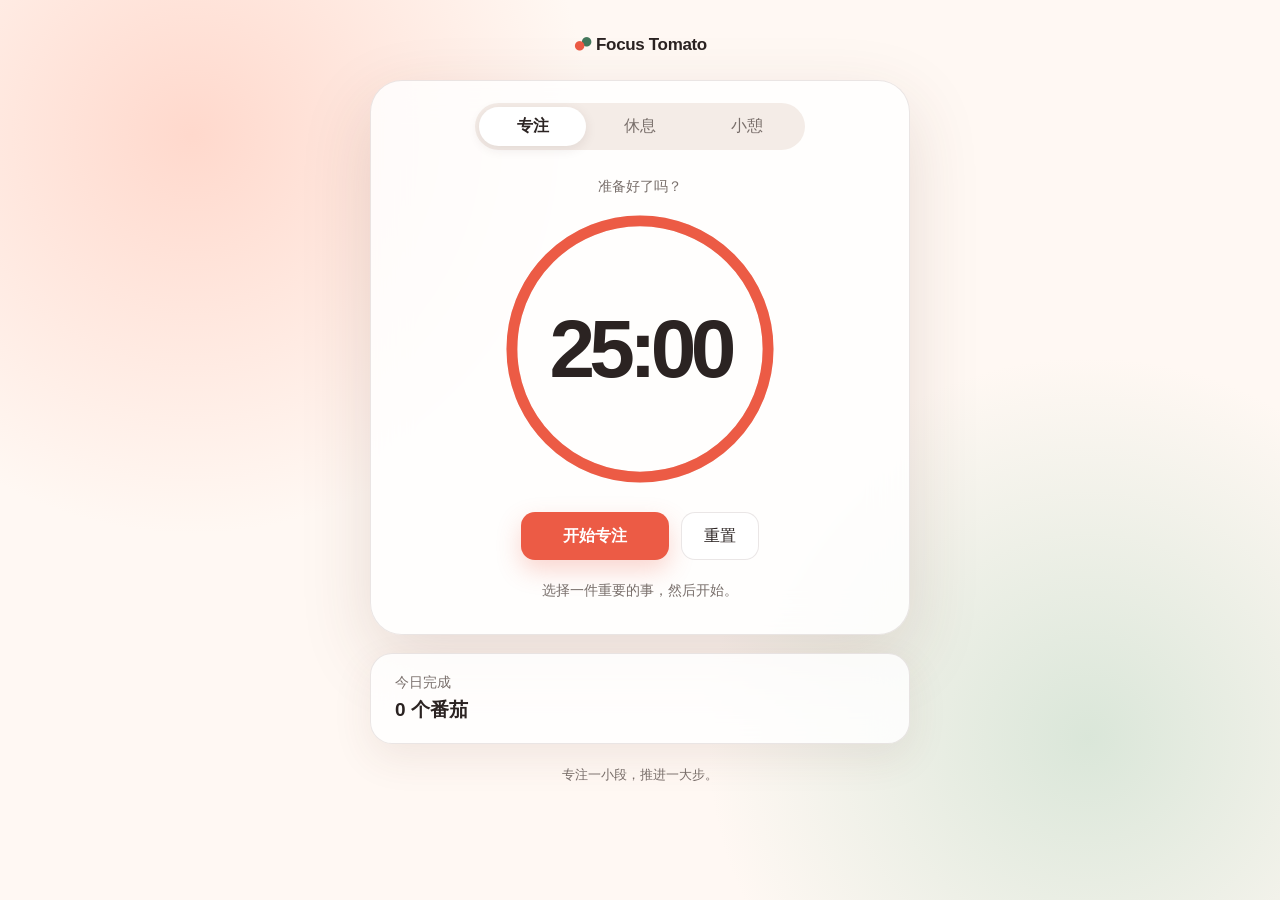
==== index.html @ f1a4d083 "feat: add focus timer with nap mode" ====
<!doctype html>
<html lang="zh-CN">
  <head>
    <meta charset="UTF-8" />
    <meta name="viewport" content="width=device-width, initial-scale=1.0" />
    <meta name="description" content="Focus Tomato，一个打开即用的番茄专注倒计时工具。" />
    <title>Focus Tomato</title>
    <link rel="stylesheet" href="styles.css" />
  </head>
  <body>
    <main class="app-shell">
      <header class="brand">
        <span class="brand-mark" aria-hidden="true">●</span>
        <span>Focus Tomato</span>
      </header>

      <section class="timer-card" aria-labelledby="timer-heading">
        <div class="mode-switch" aria-label="计时模式">
          <button class="mode-button active" data-mode="focus" type="button">专注</button>
          <button class="mode-button" data-mode="break" type="button">休息</button>
          <button class="mode-button" data-mode="nap" type="button">小憩</button>
        </div>

        <p class="eyebrow" id="timer-heading">准备好了吗？</p>

        <div class="timer-visual">
          <svg class="progress-ring" viewBox="0 0 240 240" aria-hidden="true">
            <circle class="progress-track" cx="120" cy="120" r="106" />
            <circle class="progress-value" cx="120" cy="120" r="106" />
          </svg>
          <div class="time" id="time" role="timer" aria-live="off">25:00</div>
        </div>

        <div class="actions">
          <button class="primary-button" id="toggle-button" type="button">开始专注</button>
          <button class="secondary-button" id="reset-button" type="button">重置</button>
        </div>

        <p class="hint" id="status" aria-live="polite">选择一件重要的事，然后开始。</p>
      </section>

      <section class="today-card" aria-label="今日专注统计">
        <div>
          <p class="today-label">今日完成</p>
          <p class="today-value"><span id="rounds">0</span> 个番茄</p>
        </div>
        <div class="tomato-dots" id="tomato-dots" aria-hidden="true"></div>
      </section>

      <footer>专注一小段，推进一大步。</footer>
    </main>

    <script src="app.js"></script>
  </body>
</html>
---- styles.css ----
:root {
  color-scheme: light;
  --ink: #2b2322;
  --muted: #786e6a;
  --surface: rgba(255, 255, 255, 0.82);
  --line: rgba(84, 55, 48, 0.12);
  --tomato: #ec5b45;
  --tomato-dark: #cc402f;
  --tomato-soft: #ffe1da;
  --leaf: #44785c;
  --shadow: 0 24px 70px rgba(97, 52, 42, 0.15);
  font-family: Inter, ui-sans-serif, -apple-system, BlinkMacSystemFont, "Segoe UI", sans-serif;
}

* {
  box-sizing: border-box;
}

body {
  min-height: 100vh;
  margin: 0;
  color: var(--ink);
  background:
    radial-gradient(circle at 15% 15%, rgba(255, 191, 173, 0.55), transparent 30%),
    radial-gradient(circle at 85% 82%, rgba(167, 206, 181, 0.42), transparent 29%),
    #fff8f3;
}

button {
  font: inherit;
}

.app-shell {
  width: min(100% - 32px, 540px);
  margin: 0 auto;
  padding: 34px 0 24px;
}

.brand {
  display: flex;
  align-items: center;
  justify-content: center;
  gap: 10px;
  margin-bottom: 24px;
  font-size: 17px;
  font-weight: 750;
  letter-spacing: -0.02em;
}

.brand-mark {
  color: var(--tomato);
  font-size: 22px;
  line-height: 1;
  text-shadow: 7px -4px 0 var(--leaf);
}

.timer-card,
.today-card {
  border: 1px solid var(--line);
  background: var(--surface);
  box-shadow: var(--shadow);
  backdrop-filter: blur(18px);
}

.timer-card {
  padding: 22px 34px 32px;
  border-radius: 32px;
  text-align: center;
}

.mode-switch {
  display: grid;
  grid-template-columns: repeat(3, 1fr);
  width: min(100%, 330px);
  margin: 0 auto 28px;
  padding: 4px;
  border-radius: 999px;
  background: #f4ece7;
}

.mode-button {
  border: 0;
  border-radius: 999px;
  padding: 9px 16px;
  color: var(--muted);
  background: transparent;
  cursor: pointer;
}

.mode-button.active {
  color: var(--ink);
  background: white;
  box-shadow: 0 3px 12px rgba(73, 42, 35, 0.1);
  font-weight: 700;
}

.eyebrow,
.today-label {
  margin: 0;
  color: var(--muted);
  font-size: 14px;
}

.timer-visual {
  position: relative;
  display: grid;
  place-items: center;
  width: min(78vw, 290px);
  margin: 8px auto 18px;
  aspect-ratio: 1;
}

.progress-ring {
  width: 100%;
  height: 100%;
  transform: rotate(-90deg);
}

.progress-track,
.progress-value {
  fill: none;
  stroke-width: 9;
}

.progress-track {
  stroke: #f3e5df;
}

.progress-value {
  stroke: var(--tomato);
  stroke-linecap: round;
  transition: stroke-dashoffset 0.35s linear, stroke 0.25s ease;
}

body.break-mode .progress-value {
  stroke: var(--leaf);
}

.time {
  position: absolute;
  font-size: clamp(58px, 15vw, 82px);
  font-weight: 760;
  letter-spacing: -0.07em;
  font-variant-numeric: tabular-nums;
}

.actions {
  display: flex;
  justify-content: center;
  gap: 12px;
}

.primary-button,
.secondary-button {
  min-height: 48px;
  border-radius: 14px;
  padding: 0 22px;
  cursor: pointer;
  transition: transform 0.15s ease, box-shadow 0.15s ease;
}

.primary-button:hover,
.secondary-button:hover {
  transform: translateY(-1px);
}

.primary-button {
  min-width: 148px;
  border: 0;
  color: white;
  background: var(--tomato);
  box-shadow: 0 10px 24px rgba(236, 91, 69, 0.25);
  font-weight: 750;
}

body.break-mode .primary-button {
  background: var(--leaf);
  box-shadow: 0 10px 24px rgba(68, 120, 92, 0.22);
}

.secondary-button {
  border: 1px solid var(--line);
  color: var(--ink);
  background: white;
}

.hint {
  min-height: 20px;
  margin: 22px 0 0;
  color: var(--muted);
  font-size: 14px;
}

.today-card {
  display: flex;
  align-items: center;
  justify-content: space-between;
  gap: 18px;
  margin-top: 18px;
  padding: 20px 24px;
  border-radius: 22px;
  box-shadow: 0 14px 40px rgba(97, 52, 42, 0.09);
}

.today-value {
  margin: 5px 0 0;
  font-size: 19px;
  font-weight: 750;
}

.tomato-dots {
  display: flex;
  flex-wrap: wrap;
  justify-content: flex-end;
  gap: 6px;
  max-width: 170px;
}

.tomato-dot {
  width: 13px;
  height: 13px;
  border-radius: 50%;
  background: var(--tomato);
  box-shadow: 3px -2px 0 -1px var(--leaf);
}

footer {
  padding: 22px 0 0;
  color: var(--muted);
  font-size: 13px;
  text-align: center;
}

@media (max-width: 480px) {
  .app-shell {
    padding-top: 22px;
  }

  .timer-card {
    padding: 18px 18px 26px;
    border-radius: 26px;
  }

  .mode-switch {
    margin-bottom: 20px;
  }

  .actions {
    align-items: stretch;
  }

  .primary-button,
  .secondary-button {
    padding: 0 17px;
  }
}

@media (prefers-reduced-motion: reduce) {
  *,
  *::before,
  *::after {
    scroll-behavior: auto !important;
    transition: none !important;
  }
}
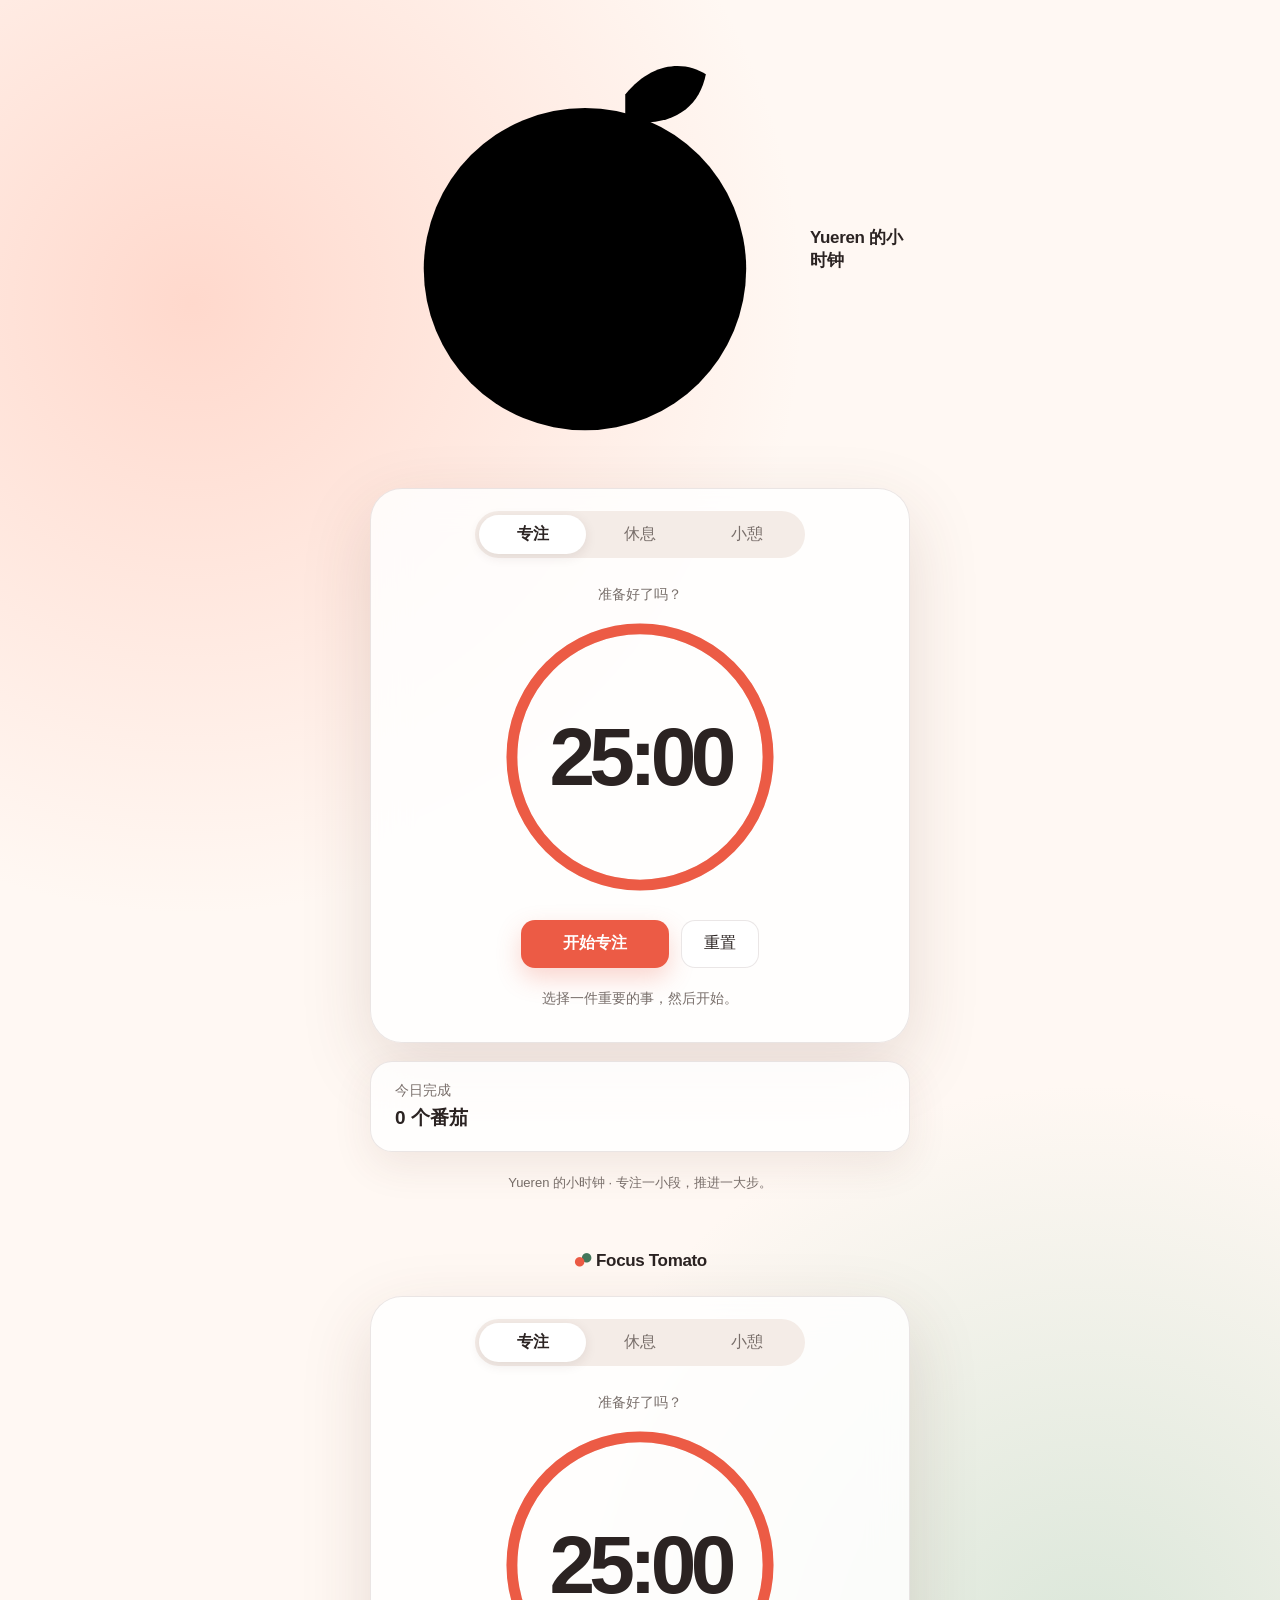
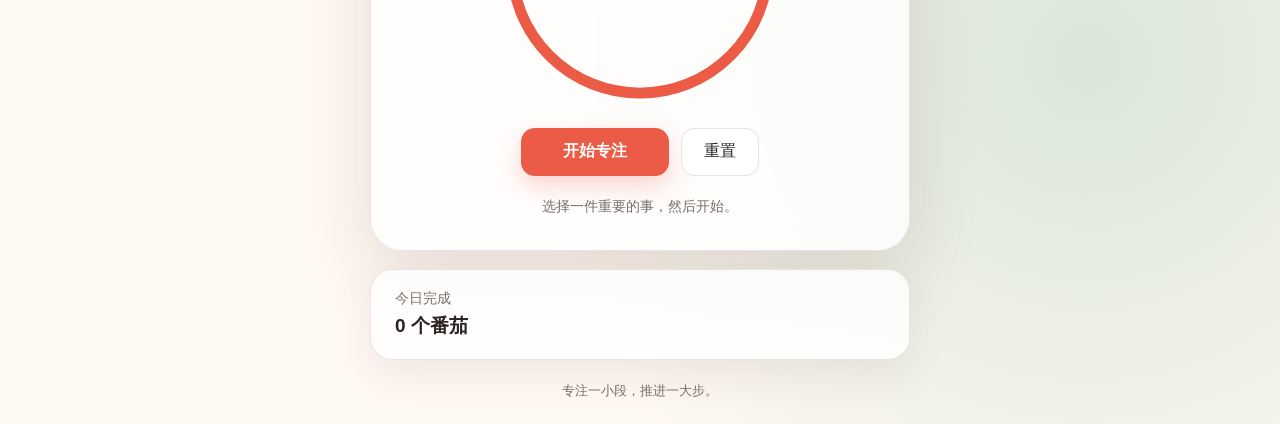
==== commit d961ad74: "feat: add Yueren clock logo Added meta description and updated title for Yueren's clock." ====
--- a/index.html
+++ b/index.html
@@ -1,3 +1,76 @@
+<!doctype html>
+<html lang="zh-CN">
+  <head>
+    <meta charset="UTF-8" />
+    <meta name="viewport" content="width=device-width, initial-scale=1.0" />
+    <meta name="description" content="Yueren 的小时钟，一个打开即用的番茄专注倒计时工具。" />
+    <title>Yueren 的小时钟</title>
+    <link rel="stylesheet" href="styles.css" />
+  </head>
+  <body>
+    <main class="app-shell">
+      <header class="brand" aria-label="Yueren 的小时钟">
+        <svg class="brand-logo" viewBox="0 0 64 64" aria-hidden="true">
+          <defs>
+            <linearGradient id="clock-face" x1="12" y1="10" x2="52" y2="56" gradientUnits="userSpaceOnUse">
+              <stop stop-color="#ff8b6f" />
+              <stop offset="1" stop-color="#e34f3b" />
+            </linearGradient>
+          </defs>
+          <path class="clock-leaf" d="M38 9c4-5 9-5 12-3-1 5-5 8-12 7" />
+          <path class="clock-crown" d="M27 8h10" />
+          <circle class="clock-case" cx="32" cy="35" r="24" />
+          <circle class="clock-dial" cx="32" cy="35" r="18" />
+          <path class="clock-ticks" d="M32 20v3M47 35h-3M32 50v-3M17 35h3" />
+          <path class="clock-y" d="M24 27l8 8 8-8M32 35v10" />
+          <circle class="clock-pin" cx="32" cy="35" r="2.4" />
+        </svg>
+        <span class="brand-copy">
+          <strong class="brand-name">Yueren</strong>
+          <span class="brand-subtitle">的小时钟</span>
+        </span>
+      </header>
+
+      <section class="timer-card" aria-labelledby="timer-heading">
+        <div class="mode-switch" aria-label="计时模式">
+          <button class="mode-button active" data-mode="focus" type="button">专注</button>
+          <button class="mode-button" data-mode="break" type="button">休息</button>
+          <button class="mode-button" data-mode="nap" type="button">小憩</button>
+        </div>
+
+        <p class="eyebrow" id="timer-heading">准备好了吗？</p>
+
+        <div class="timer-visual">
+          <svg class="progress-ring" viewBox="0 0 240 240" aria-hidden="true">
+            <circle class="progress-track" cx="120" cy="120" r="106" />
+            <circle class="progress-value" cx="120" cy="120" r="106" />
+          </svg>
+          <div class="time" id="time" role="timer" aria-live="off">25:00</div>
+        </div>
+
+        <div class="actions">
+          <button class="primary-button" id="toggle-button" type="button">开始专注</button>
+          <button class="secondary-button" id="reset-button" type="button">重置</button>
+          <button class="alarm-button" id="stop-alarm-button" type="button" hidden>停止响铃</button>
+        </div>
+
+        <p class="hint" id="status" aria-live="polite">选择一件重要的事，然后开始。</p>
+      </section>
+
+      <section class="today-card" aria-label="今日专注统计">
+        <div>
+          <p class="today-label">今日完成</p>
+          <p class="today-value"><span id="rounds">0</span> 个番茄</p>
+        </div>
+        <div class="tomato-dots" id="tomato-dots" aria-hidden="true"></div>
+      </section>
+
+      <footer>Yueren 的小时钟 · 专注一小段，推进一大步。</footer>
+    </main>
+
+    <script src="app.js"></script>
+  </body>
+</html>
 <!doctype html>
 <html lang="zh-CN">
   <head>
@@ -34,6 +107,7 @@
         <div class="actions">
           <button class="primary-button" id="toggle-button" type="button">开始专注</button>
           <button class="secondary-button" id="reset-button" type="button">重置</button>
+          <button class="alarm-button" id="stop-alarm-button" type="button" hidden>停止响铃</button>
         </div>
 
         <p class="hint" id="status" aria-live="polite">选择一件重要的事，然后开始。</p>
--- a/styles.css
+++ b/styles.css
@@ -151,7 +151,8 @@
 }
 
 .primary-button,
-.secondary-button {
+.secondary-button,
+.alarm-button {
   min-height: 48px;
   border-radius: 14px;
   padding: 0 22px;
@@ -160,7 +161,8 @@
 }
 
 .primary-button:hover,
-.secondary-button:hover {
+.secondary-button:hover,
+.alarm-button:hover {
   transform: translateY(-1px);
 }
 
@@ -184,6 +186,27 @@
   background: white;
 }
 
+.alarm-button {
+  min-width: 180px;
+  border: 0;
+  color: white;
+  background: #b63b31;
+  box-shadow: 0 10px 26px rgba(182, 59, 49, 0.3);
+  font-weight: 800;
+  animation: alarm-pulse 1.2s ease-in-out infinite;
+}
+
+.alarm-button[hidden] {
+  display: none;
+}
+
+@keyframes alarm-pulse {
+  50% {
+    transform: scale(1.04);
+    box-shadow: 0 12px 30px rgba(182, 59, 49, 0.42);
+  }
+}
+
 .hint {
   min-height: 20px;
   margin: 22px 0 0;
@@ -250,7 +273,8 @@
   }
 
   .primary-button,
-  .secondary-button {
+  .secondary-button,
+  .alarm-button {
     padding: 0 17px;
   }
 }
@@ -262,4 +286,8 @@
     scroll-behavior: auto !important;
     transition: none !important;
   }
-}
+
+  .alarm-button {
+    animation: none;
+  }
+}
--- a/styles.css
+++ b/styles.css
@@ -151,7 +151,8 @@
 }
 
 .primary-button,
-.secondary-button {
+.secondary-button,
+.alarm-button {
   min-height: 48px;
   border-radius: 14px;
   padding: 0 22px;
@@ -160,7 +161,8 @@
 }
 
 .primary-button:hover,
-.secondary-button:hover {
+.secondary-button:hover,
+.alarm-button:hover {
   transform: translateY(-1px);
 }
 
@@ -184,6 +186,27 @@
   background: white;
 }
 
+.alarm-button {
+  min-width: 180px;
+  border: 0;
+  color: white;
+  background: #b63b31;
+  box-shadow: 0 10px 26px rgba(182, 59, 49, 0.3);
+  font-weight: 800;
+  animation: alarm-pulse 1.2s ease-in-out infinite;
+}
+
+.alarm-button[hidden] {
+  display: none;
+}
+
+@keyframes alarm-pulse {
+  50% {
+    transform: scale(1.04);
+    box-shadow: 0 12px 30px rgba(182, 59, 49, 0.42);
+  }
+}
+
 .hint {
   min-height: 20px;
   margin: 22px 0 0;
@@ -250,7 +273,8 @@
   }
 
   .primary-button,
-  .secondary-button {
+  .secondary-button,
+  .alarm-button {
     padding: 0 17px;
   }
 }
@@ -262,4 +286,8 @@
     scroll-behavior: auto !important;
     transition: none !important;
   }
-}
+
+  .alarm-button {
+    animation: none;
+  }
+}
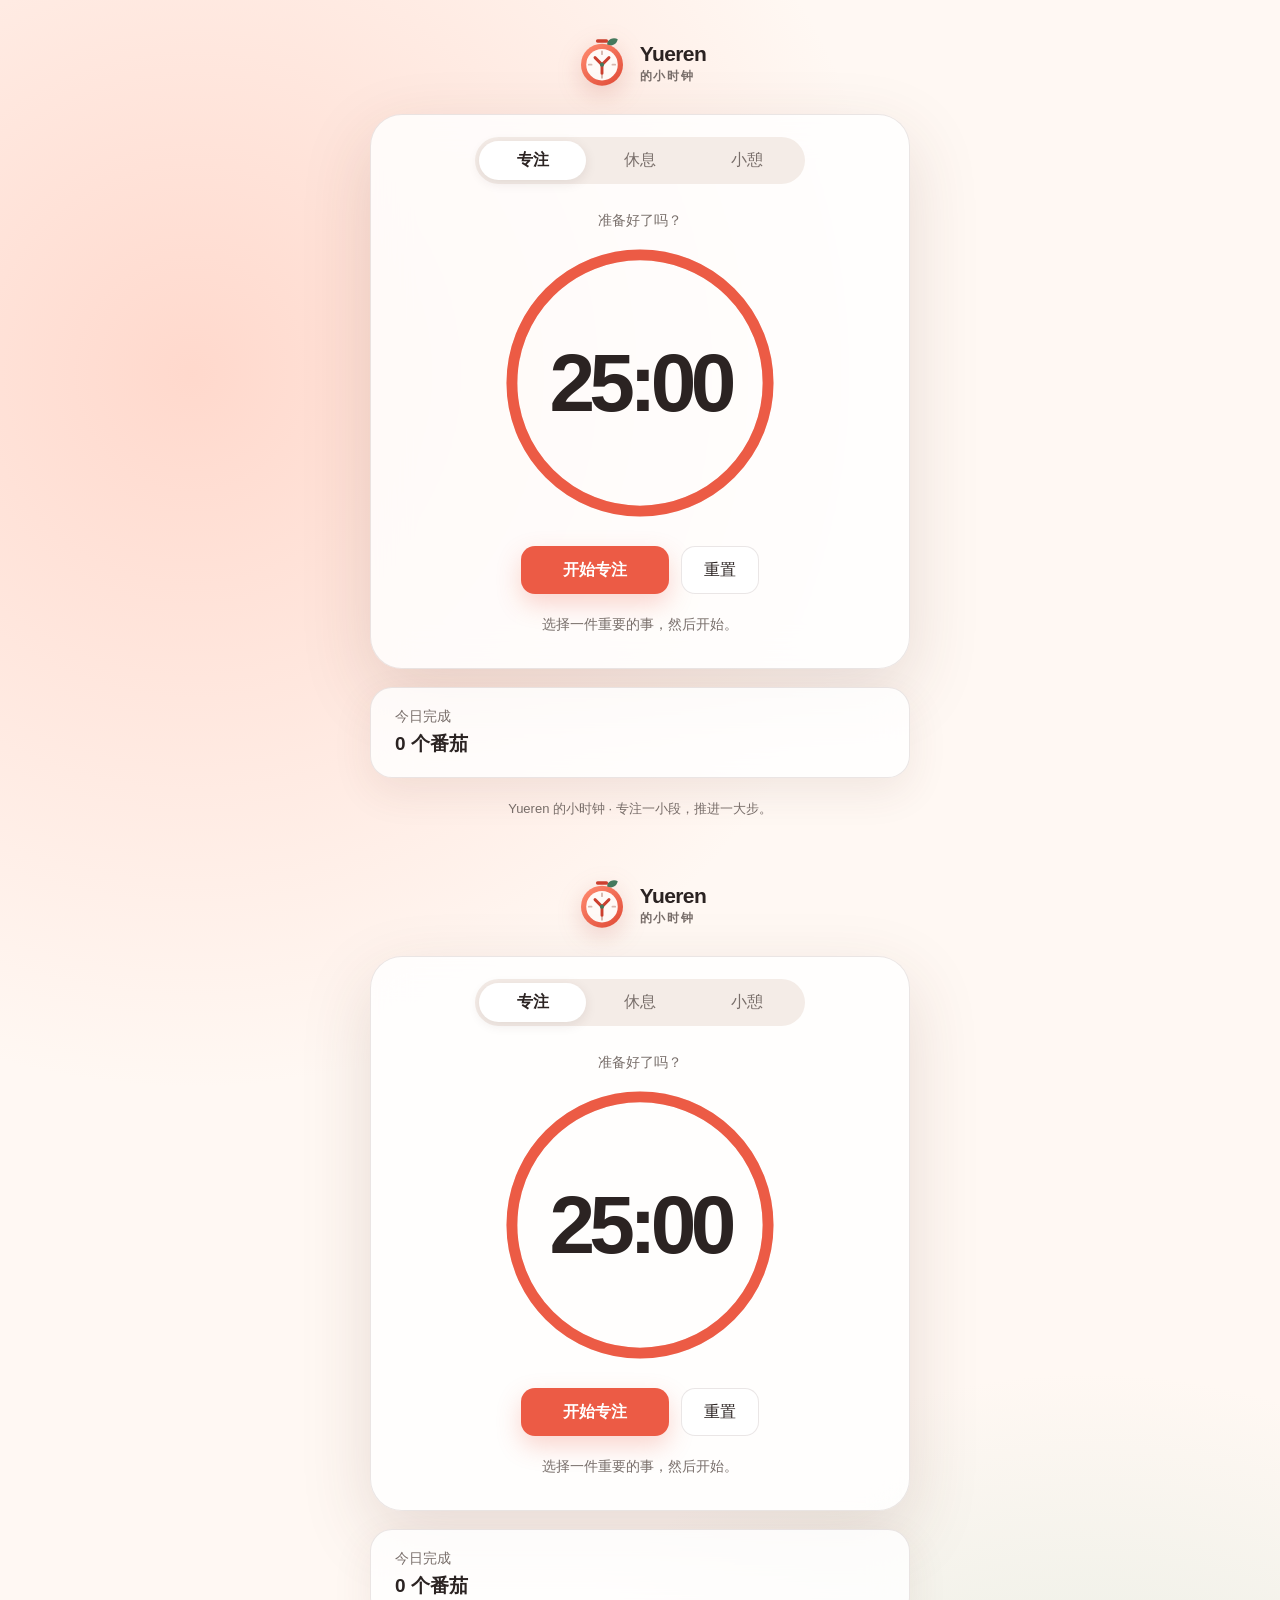
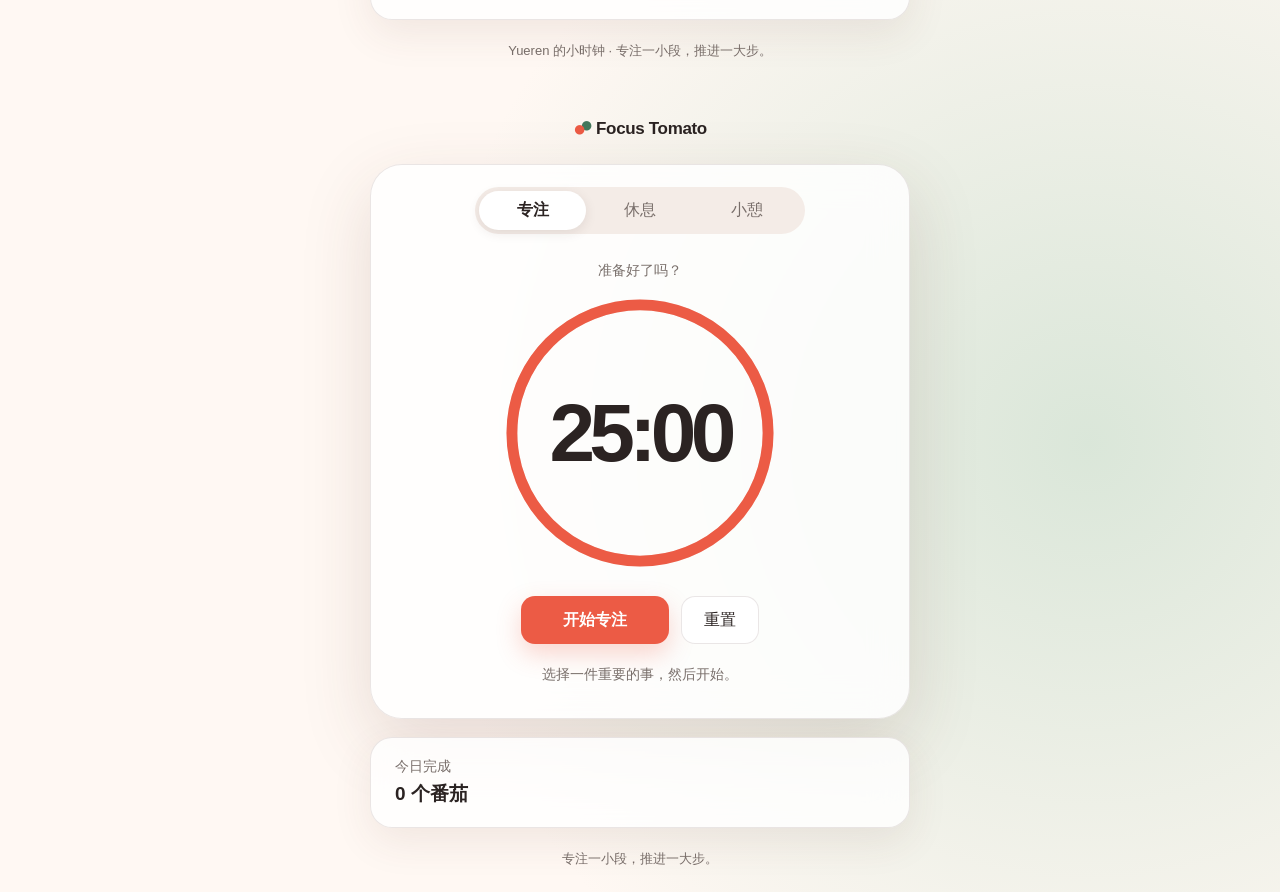
==== commit 2d719a9a: "fix: refresh Yueren logo assets" ====
--- a/index.html
+++ b/index.html
@@ -1,3 +1,76 @@
+<!doctype html>
+<html lang="zh-CN">
+  <head>
+    <meta charset="UTF-8" />
+    <meta name="viewport" content="width=device-width, initial-scale=1.0" />
+    <meta name="description" content="Yueren 的小时钟，一个打开即用的番茄专注倒计时工具。" />
+    <title>Yueren 的小时钟</title>
+    <link rel="stylesheet" href="styles.css?v=yueren-logo-1" />
+  </head>
+  <body>
+    <main class="app-shell">
+      <header class="brand" aria-label="Yueren 的小时钟">
+        <svg class="brand-logo" viewBox="0 0 64 64" aria-hidden="true">
+          <defs>
+            <linearGradient id="clock-face" x1="12" y1="10" x2="52" y2="56" gradientUnits="userSpaceOnUse">
+              <stop stop-color="#ff8b6f" />
+              <stop offset="1" stop-color="#e34f3b" />
+            </linearGradient>
+          </defs>
+          <path class="clock-leaf" d="M38 9c4-5 9-5 12-3-1 5-5 8-12 7" />
+          <path class="clock-crown" d="M27 8h10" />
+          <circle class="clock-case" cx="32" cy="35" r="24" />
+          <circle class="clock-dial" cx="32" cy="35" r="18" />
+          <path class="clock-ticks" d="M32 20v3M47 35h-3M32 50v-3M17 35h3" />
+          <path class="clock-y" d="M24 27l8 8 8-8M32 35v10" />
+          <circle class="clock-pin" cx="32" cy="35" r="2.4" />
+        </svg>
+        <span class="brand-copy">
+          <strong class="brand-name">Yueren</strong>
+          <span class="brand-subtitle">的小时钟</span>
+        </span>
+      </header>
+
+      <section class="timer-card" aria-labelledby="timer-heading">
+        <div class="mode-switch" aria-label="计时模式">
+          <button class="mode-button active" data-mode="focus" type="button">专注</button>
+          <button class="mode-button" data-mode="break" type="button">休息</button>
+          <button class="mode-button" data-mode="nap" type="button">小憩</button>
+        </div>
+
+        <p class="eyebrow" id="timer-heading">准备好了吗？</p>
+
+        <div class="timer-visual">
+          <svg class="progress-ring" viewBox="0 0 240 240" aria-hidden="true">
+            <circle class="progress-track" cx="120" cy="120" r="106" />
+            <circle class="progress-value" cx="120" cy="120" r="106" />
+          </svg>
+          <div class="time" id="time" role="timer" aria-live="off">25:00</div>
+        </div>
+
+        <div class="actions">
+          <button class="primary-button" id="toggle-button" type="button">开始专注</button>
+          <button class="secondary-button" id="reset-button" type="button">重置</button>
+          <button class="alarm-button" id="stop-alarm-button" type="button" hidden>停止响铃</button>
+        </div>
+
+        <p class="hint" id="status" aria-live="polite">选择一件重要的事，然后开始。</p>
+      </section>
+
+      <section class="today-card" aria-label="今日专注统计">
+        <div>
+          <p class="today-label">今日完成</p>
+          <p class="today-value"><span id="rounds">0</span> 个番茄</p>
+        </div>
+        <div class="tomato-dots" id="tomato-dots" aria-hidden="true"></div>
+      </section>
+
+      <footer>Yueren 的小时钟 · 专注一小段，推进一大步。</footer>
+    </main>
+
+    <script src="app.js?v=yueren-logo-1"></script>
+  </body>
+</html>
 <!doctype html>
 <html lang="zh-CN">
   <head>
--- a/styles.css
+++ b/styles.css
@@ -40,18 +40,76 @@
   display: flex;
   align-items: center;
   justify-content: center;
-  gap: 10px;
+  gap: 12px;
   margin-bottom: 24px;
-  font-size: 17px;
-  font-weight: 750;
-  letter-spacing: -0.02em;
-}
-
-.brand-mark {
-  color: var(--tomato);
-  font-size: 22px;
+}
+
+.brand-logo {
+  display: block;
+  flex: 0 0 56px;
+  width: 56px;
+  height: 56px;
+  overflow: visible;
+  filter: drop-shadow(0 8px 12px rgba(182, 66, 49, 0.2));
+}
+
+.clock-case {
+  fill: url(#clock-face);
+}
+
+.clock-dial {
+  fill: #fffaf7;
+}
+
+.clock-leaf {
+  fill: var(--leaf);
+}
+
+.clock-crown {
+  fill: none;
+  stroke: var(--tomato-dark);
+  stroke-linecap: round;
+  stroke-width: 4;
+}
+
+.clock-ticks {
+  fill: none;
+  stroke: #d7b8ae;
+  stroke-linecap: round;
+  stroke-width: 2.2;
+}
+
+.clock-y {
+  fill: none;
+  stroke: var(--tomato-dark);
+  stroke-linecap: round;
+  stroke-linejoin: round;
+  stroke-width: 3.3;
+}
+
+.clock-pin {
+  fill: var(--leaf);
+}
+
+.brand-copy {
+  display: flex;
+  flex-direction: column;
+  align-items: flex-start;
   line-height: 1;
-  text-shadow: 7px -4px 0 var(--leaf);
+}
+
+.brand-name {
+  font-size: 21px;
+  font-weight: 820;
+  letter-spacing: -0.03em;
+}
+
+.brand-subtitle {
+  margin-top: 6px;
+  color: var(--muted);
+  font-size: 12px;
+  font-weight: 650;
+  letter-spacing: 0.13em;
 }
 
 .timer-card,
@@ -291,3 +349,645 @@
     animation: none;
   }
 }
+:root {
+  color-scheme: light;
+  --ink: #2b2322;
+  --muted: #786e6a;
+  --surface: rgba(255, 255, 255, 0.82);
+  --line: rgba(84, 55, 48, 0.12);
+  --tomato: #ec5b45;
+  --tomato-dark: #cc402f;
+  --tomato-soft: #ffe1da;
+  --leaf: #44785c;
+  --shadow: 0 24px 70px rgba(97, 52, 42, 0.15);
+  font-family: Inter, ui-sans-serif, -apple-system, BlinkMacSystemFont, "Segoe UI", sans-serif;
+}
+
+* {
+  box-sizing: border-box;
+}
+
+body {
+  min-height: 100vh;
+  margin: 0;
+  color: var(--ink);
+  background:
+    radial-gradient(circle at 15% 15%, rgba(255, 191, 173, 0.55), transparent 30%),
+    radial-gradient(circle at 85% 82%, rgba(167, 206, 181, 0.42), transparent 29%),
+    #fff8f3;
+}
+
+button {
+  font: inherit;
+}
+
+.app-shell {
+  width: min(100% - 32px, 540px);
+  margin: 0 auto;
+  padding: 34px 0 24px;
+}
+
+.brand {
+  display: flex;
+  align-items: center;
+  justify-content: center;
+  gap: 12px;
+  margin-bottom: 24px;
+}
+
+.brand-logo {
+  width: 56px;
+  height: 56px;
+  overflow: visible;
+  filter: drop-shadow(0 8px 12px rgba(182, 66, 49, 0.2));
+}
+
+.clock-case {
+  fill: url(#clock-face);
+}
+
+.clock-dial {
+  fill: #fffaf7;
+}
+
+.clock-leaf {
+  fill: var(--leaf);
+}
+
+.clock-crown {
+  fill: none;
+  stroke: var(--tomato-dark);
+  stroke-linecap: round;
+  stroke-width: 4;
+}
+
+.clock-ticks {
+  fill: none;
+  stroke: #d7b8ae;
+  stroke-linecap: round;
+  stroke-width: 2.2;
+}
+
+.clock-y {
+  fill: none;
+  stroke: var(--tomato-dark);
+  stroke-linecap: round;
+  stroke-linejoin: round;
+  stroke-width: 3.3;
+}
+
+.clock-pin {
+  fill: var(--leaf);
+}
+
+.brand-copy {
+  display: flex;
+  flex-direction: column;
+  align-items: flex-start;
+  line-height: 1;
+}
+
+.brand-name {
+  font-size: 21px;
+  font-weight: 820;
+  letter-spacing: -0.03em;
+}
+
+.brand-subtitle {
+  margin-top: 6px;
+  color: var(--muted);
+  font-size: 12px;
+  font-weight: 650;
+  letter-spacing: 0.13em;
+}
+
+.timer-card,
+.today-card {
+  border: 1px solid var(--line);
+  background: var(--surface);
+  box-shadow: var(--shadow);
+  backdrop-filter: blur(18px);
+}
+
+.timer-card {
+  padding: 22px 34px 32px;
+  border-radius: 32px;
+  text-align: center;
+}
+
+.mode-switch {
+  display: grid;
+  grid-template-columns: repeat(3, 1fr);
+  width: min(100%, 330px);
+  margin: 0 auto 28px;
+  padding: 4px;
+  border-radius: 999px;
+  background: #f4ece7;
+}
+
+.mode-button {
+  border: 0;
+  border-radius: 999px;
+  padding: 9px 16px;
+  color: var(--muted);
+  background: transparent;
+  cursor: pointer;
+}
+
+.mode-button.active {
+  color: var(--ink);
+  background: white;
+  box-shadow: 0 3px 12px rgba(73, 42, 35, 0.1);
+  font-weight: 700;
+}
+
+.eyebrow,
+.today-label {
+  margin: 0;
+  color: var(--muted);
+  font-size: 14px;
+}
+
+.timer-visual {
+  position: relative;
+  display: grid;
+  place-items: center;
+  width: min(78vw, 290px);
+  margin: 8px auto 18px;
+  aspect-ratio: 1;
+}
+
+.progress-ring {
+  width: 100%;
+  height: 100%;
+  transform: rotate(-90deg);
+}
+
+.progress-track,
+.progress-value {
+  fill: none;
+  stroke-width: 9;
+}
+
+.progress-track {
+  stroke: #f3e5df;
+}
+
+.progress-value {
+  stroke: var(--tomato);
+  stroke-linecap: round;
+  transition: stroke-dashoffset 0.35s linear, stroke 0.25s ease;
+}
+
+body.break-mode .progress-value {
+  stroke: var(--leaf);
+}
+
+.time {
+  position: absolute;
+  font-size: clamp(58px, 15vw, 82px);
+  font-weight: 760;
+  letter-spacing: -0.07em;
+  font-variant-numeric: tabular-nums;
+}
+
+.actions {
+  display: flex;
+  justify-content: center;
+  gap: 12px;
+}
+
+.primary-button,
+.secondary-button,
+.alarm-button {
+  min-height: 48px;
+  border-radius: 14px;
+  padding: 0 22px;
+  cursor: pointer;
+  transition: transform 0.15s ease, box-shadow 0.15s ease;
+}
+
+.primary-button:hover,
+.secondary-button:hover,
+.alarm-button:hover {
+  transform: translateY(-1px);
+}
+
+.primary-button {
+  min-width: 148px;
+  border: 0;
+  color: white;
+  background: var(--tomato);
+  box-shadow: 0 10px 24px rgba(236, 91, 69, 0.25);
+  font-weight: 750;
+}
+
+body.break-mode .primary-button {
+  background: var(--leaf);
+  box-shadow: 0 10px 24px rgba(68, 120, 92, 0.22);
+}
+
+.secondary-button {
+  border: 1px solid var(--line);
+  color: var(--ink);
+  background: white;
+}
+
+.alarm-button {
+  min-width: 180px;
+  border: 0;
+  color: white;
+  background: #b63b31;
+  box-shadow: 0 10px 26px rgba(182, 59, 49, 0.3);
+  font-weight: 800;
+  animation: alarm-pulse 1.2s ease-in-out infinite;
+}
+
+.alarm-button[hidden] {
+  display: none;
+}
+
+@keyframes alarm-pulse {
+  50% {
+    transform: scale(1.04);
+    box-shadow: 0 12px 30px rgba(182, 59, 49, 0.42);
+  }
+}
+
+.hint {
+  min-height: 20px;
+  margin: 22px 0 0;
+  color: var(--muted);
+  font-size: 14px;
+}
+
+.today-card {
+  display: flex;
+  align-items: center;
+  justify-content: space-between;
+  gap: 18px;
+  margin-top: 18px;
+  padding: 20px 24px;
+  border-radius: 22px;
+  box-shadow: 0 14px 40px rgba(97, 52, 42, 0.09);
+}
+
+.today-value {
+  margin: 5px 0 0;
+  font-size: 19px;
+  font-weight: 750;
+}
+
+.tomato-dots {
+  display: flex;
+  flex-wrap: wrap;
+  justify-content: flex-end;
+  gap: 6px;
+  max-width: 170px;
+}
+
+.tomato-dot {
+  width: 13px;
+  height: 13px;
+  border-radius: 50%;
+  background: var(--tomato);
+  box-shadow: 3px -2px 0 -1px var(--leaf);
+}
+
+footer {
+  padding: 22px 0 0;
+  color: var(--muted);
+  font-size: 13px;
+  text-align: center;
+}
+
+@media (max-width: 480px) {
+  .app-shell {
+    padding-top: 22px;
+  }
+
+  .timer-card {
+    padding: 18px 18px 26px;
+    border-radius: 26px;
+  }
+
+  .mode-switch {
+    margin-bottom: 20px;
+  }
+
+  .actions {
+    align-items: stretch;
+  }
+
+  .primary-button,
+  .secondary-button,
+  .alarm-button {
+    padding: 0 17px;
+  }
+}
+
+@media (prefers-reduced-motion: reduce) {
+  *,
+  *::before,
+  *::after {
+    scroll-behavior: auto !important;
+    transition: none !important;
+  }
+
+  .alarm-button {
+    animation: none;
+  }
+}
+:root {
+  color-scheme: light;
+  --ink: #2b2322;
+  --muted: #786e6a;
+  --surface: rgba(255, 255, 255, 0.82);
+  --line: rgba(84, 55, 48, 0.12);
+  --tomato: #ec5b45;
+  --tomato-dark: #cc402f;
+  --tomato-soft: #ffe1da;
+  --leaf: #44785c;
+  --shadow: 0 24px 70px rgba(97, 52, 42, 0.15);
+  font-family: Inter, ui-sans-serif, -apple-system, BlinkMacSystemFont, "Segoe UI", sans-serif;
+}
+
+* {
+  box-sizing: border-box;
+}
+
+body {
+  min-height: 100vh;
+  margin: 0;
+  color: var(--ink);
+  background:
+    radial-gradient(circle at 15% 15%, rgba(255, 191, 173, 0.55), transparent 30%),
+    radial-gradient(circle at 85% 82%, rgba(167, 206, 181, 0.42), transparent 29%),
+    #fff8f3;
+}
+
+button {
+  font: inherit;
+}
+
+.app-shell {
+  width: min(100% - 32px, 540px);
+  margin: 0 auto;
+  padding: 34px 0 24px;
+}
+
+.brand {
+  display: flex;
+  align-items: center;
+  justify-content: center;
+  gap: 10px;
+  margin-bottom: 24px;
+  font-size: 17px;
+  font-weight: 750;
+  letter-spacing: -0.02em;
+}
+
+.brand-mark {
+  color: var(--tomato);
+  font-size: 22px;
+  line-height: 1;
+  text-shadow: 7px -4px 0 var(--leaf);
+}
+
+.timer-card,
+.today-card {
+  border: 1px solid var(--line);
+  background: var(--surface);
+  box-shadow: var(--shadow);
+  backdrop-filter: blur(18px);
+}
+
+.timer-card {
+  padding: 22px 34px 32px;
+  border-radius: 32px;
+  text-align: center;
+}
+
+.mode-switch {
+  display: grid;
+  grid-template-columns: repeat(3, 1fr);
+  width: min(100%, 330px);
+  margin: 0 auto 28px;
+  padding: 4px;
+  border-radius: 999px;
+  background: #f4ece7;
+}
+
+.mode-button {
+  border: 0;
+  border-radius: 999px;
+  padding: 9px 16px;
+  color: var(--muted);
+  background: transparent;
+  cursor: pointer;
+}
+
+.mode-button.active {
+  color: var(--ink);
+  background: white;
+  box-shadow: 0 3px 12px rgba(73, 42, 35, 0.1);
+  font-weight: 700;
+}
+
+.eyebrow,
+.today-label {
+  margin: 0;
+  color: var(--muted);
+  font-size: 14px;
+}
+
+.timer-visual {
+  position: relative;
+  display: grid;
+  place-items: center;
+  width: min(78vw, 290px);
+  margin: 8px auto 18px;
+  aspect-ratio: 1;
+}
+
+.progress-ring {
+  width: 100%;
+  height: 100%;
+  transform: rotate(-90deg);
+}
+
+.progress-track,
+.progress-value {
+  fill: none;
+  stroke-width: 9;
+}
+
+.progress-track {
+  stroke: #f3e5df;
+}
+
+.progress-value {
+  stroke: var(--tomato);
+  stroke-linecap: round;
+  transition: stroke-dashoffset 0.35s linear, stroke 0.25s ease;
+}
+
+body.break-mode .progress-value {
+  stroke: var(--leaf);
+}
+
+.time {
+  position: absolute;
+  font-size: clamp(58px, 15vw, 82px);
+  font-weight: 760;
+  letter-spacing: -0.07em;
+  font-variant-numeric: tabular-nums;
+}
+
+.actions {
+  display: flex;
+  justify-content: center;
+  gap: 12px;
+}
+
+.primary-button,
+.secondary-button,
+.alarm-button {
+  min-height: 48px;
+  border-radius: 14px;
+  padding: 0 22px;
+  cursor: pointer;
+  transition: transform 0.15s ease, box-shadow 0.15s ease;
+}
+
+.primary-button:hover,
+.secondary-button:hover,
+.alarm-button:hover {
+  transform: translateY(-1px);
+}
+
+.primary-button {
+  min-width: 148px;
+  border: 0;
+  color: white;
+  background: var(--tomato);
+  box-shadow: 0 10px 24px rgba(236, 91, 69, 0.25);
+  font-weight: 750;
+}
+
+body.break-mode .primary-button {
+  background: var(--leaf);
+  box-shadow: 0 10px 24px rgba(68, 120, 92, 0.22);
+}
+
+.secondary-button {
+  border: 1px solid var(--line);
+  color: var(--ink);
+  background: white;
+}
+
+.alarm-button {
+  min-width: 180px;
+  border: 0;
+  color: white;
+  background: #b63b31;
+  box-shadow: 0 10px 26px rgba(182, 59, 49, 0.3);
+  font-weight: 800;
+  animation: alarm-pulse 1.2s ease-in-out infinite;
+}
+
+.alarm-button[hidden] {
+  display: none;
+}
+
+@keyframes alarm-pulse {
+  50% {
+    transform: scale(1.04);
+    box-shadow: 0 12px 30px rgba(182, 59, 49, 0.42);
+  }
+}
+
+.hint {
+  min-height: 20px;
+  margin: 22px 0 0;
+  color: var(--muted);
+  font-size: 14px;
+}
+
+.today-card {
+  display: flex;
+  align-items: center;
+  justify-content: space-between;
+  gap: 18px;
+  margin-top: 18px;
+  padding: 20px 24px;
+  border-radius: 22px;
+  box-shadow: 0 14px 40px rgba(97, 52, 42, 0.09);
+}
+
+.today-value {
+  margin: 5px 0 0;
+  font-size: 19px;
+  font-weight: 750;
+}
+
+.tomato-dots {
+  display: flex;
+  flex-wrap: wrap;
+  justify-content: flex-end;
+  gap: 6px;
+  max-width: 170px;
+}
+
+.tomato-dot {
+  width: 13px;
+  height: 13px;
+  border-radius: 50%;
+  background: var(--tomato);
+  box-shadow: 3px -2px 0 -1px var(--leaf);
+}
+
+footer {
+  padding: 22px 0 0;
+  color: var(--muted);
+  font-size: 13px;
+  text-align: center;
+}
+
+@media (max-width: 480px) {
+  .app-shell {
+    padding-top: 22px;
+  }
+
+  .timer-card {
+    padding: 18px 18px 26px;
+    border-radius: 26px;
+  }
+
+  .mode-switch {
+    margin-bottom: 20px;
+  }
+
+  .actions {
+    align-items: stretch;
+  }
+
+  .primary-button,
+  .secondary-button,
+  .alarm-button {
+    padding: 0 17px;
+  }
+}
+
+@media (prefers-reduced-motion: reduce) {
+  *,
+  *::before,
+  *::after {
+    scroll-behavior: auto !important;
+    transition: none !important;
+  }
+
+  .alarm-button {
+    animation: none;
+  }
+}
--- a/styles.css
+++ b/styles.css
@@ -40,18 +40,76 @@
   display: flex;
   align-items: center;
   justify-content: center;
-  gap: 10px;
+  gap: 12px;
   margin-bottom: 24px;
-  font-size: 17px;
-  font-weight: 750;
-  letter-spacing: -0.02em;
-}
-
-.brand-mark {
-  color: var(--tomato);
-  font-size: 22px;
+}
+
+.brand-logo {
+  display: block;
+  flex: 0 0 56px;
+  width: 56px;
+  height: 56px;
+  overflow: visible;
+  filter: drop-shadow(0 8px 12px rgba(182, 66, 49, 0.2));
+}
+
+.clock-case {
+  fill: url(#clock-face);
+}
+
+.clock-dial {
+  fill: #fffaf7;
+}
+
+.clock-leaf {
+  fill: var(--leaf);
+}
+
+.clock-crown {
+  fill: none;
+  stroke: var(--tomato-dark);
+  stroke-linecap: round;
+  stroke-width: 4;
+}
+
+.clock-ticks {
+  fill: none;
+  stroke: #d7b8ae;
+  stroke-linecap: round;
+  stroke-width: 2.2;
+}
+
+.clock-y {
+  fill: none;
+  stroke: var(--tomato-dark);
+  stroke-linecap: round;
+  stroke-linejoin: round;
+  stroke-width: 3.3;
+}
+
+.clock-pin {
+  fill: var(--leaf);
+}
+
+.brand-copy {
+  display: flex;
+  flex-direction: column;
+  align-items: flex-start;
   line-height: 1;
-  text-shadow: 7px -4px 0 var(--leaf);
+}
+
+.brand-name {
+  font-size: 21px;
+  font-weight: 820;
+  letter-spacing: -0.03em;
+}
+
+.brand-subtitle {
+  margin-top: 6px;
+  color: var(--muted);
+  font-size: 12px;
+  font-weight: 650;
+  letter-spacing: 0.13em;
 }
 
 .timer-card,
@@ -291,3 +349,645 @@
     animation: none;
   }
 }
+:root {
+  color-scheme: light;
+  --ink: #2b2322;
+  --muted: #786e6a;
+  --surface: rgba(255, 255, 255, 0.82);
+  --line: rgba(84, 55, 48, 0.12);
+  --tomato: #ec5b45;
+  --tomato-dark: #cc402f;
+  --tomato-soft: #ffe1da;
+  --leaf: #44785c;
+  --shadow: 0 24px 70px rgba(97, 52, 42, 0.15);
+  font-family: Inter, ui-sans-serif, -apple-system, BlinkMacSystemFont, "Segoe UI", sans-serif;
+}
+
+* {
+  box-sizing: border-box;
+}
+
+body {
+  min-height: 100vh;
+  margin: 0;
+  color: var(--ink);
+  background:
+    radial-gradient(circle at 15% 15%, rgba(255, 191, 173, 0.55), transparent 30%),
+    radial-gradient(circle at 85% 82%, rgba(167, 206, 181, 0.42), transparent 29%),
+    #fff8f3;
+}
+
+button {
+  font: inherit;
+}
+
+.app-shell {
+  width: min(100% - 32px, 540px);
+  margin: 0 auto;
+  padding: 34px 0 24px;
+}
+
+.brand {
+  display: flex;
+  align-items: center;
+  justify-content: center;
+  gap: 12px;
+  margin-bottom: 24px;
+}
+
+.brand-logo {
+  width: 56px;
+  height: 56px;
+  overflow: visible;
+  filter: drop-shadow(0 8px 12px rgba(182, 66, 49, 0.2));
+}
+
+.clock-case {
+  fill: url(#clock-face);
+}
+
+.clock-dial {
+  fill: #fffaf7;
+}
+
+.clock-leaf {
+  fill: var(--leaf);
+}
+
+.clock-crown {
+  fill: none;
+  stroke: var(--tomato-dark);
+  stroke-linecap: round;
+  stroke-width: 4;
+}
+
+.clock-ticks {
+  fill: none;
+  stroke: #d7b8ae;
+  stroke-linecap: round;
+  stroke-width: 2.2;
+}
+
+.clock-y {
+  fill: none;
+  stroke: var(--tomato-dark);
+  stroke-linecap: round;
+  stroke-linejoin: round;
+  stroke-width: 3.3;
+}
+
+.clock-pin {
+  fill: var(--leaf);
+}
+
+.brand-copy {
+  display: flex;
+  flex-direction: column;
+  align-items: flex-start;
+  line-height: 1;
+}
+
+.brand-name {
+  font-size: 21px;
+  font-weight: 820;
+  letter-spacing: -0.03em;
+}
+
+.brand-subtitle {
+  margin-top: 6px;
+  color: var(--muted);
+  font-size: 12px;
+  font-weight: 650;
+  letter-spacing: 0.13em;
+}
+
+.timer-card,
+.today-card {
+  border: 1px solid var(--line);
+  background: var(--surface);
+  box-shadow: var(--shadow);
+  backdrop-filter: blur(18px);
+}
+
+.timer-card {
+  padding: 22px 34px 32px;
+  border-radius: 32px;
+  text-align: center;
+}
+
+.mode-switch {
+  display: grid;
+  grid-template-columns: repeat(3, 1fr);
+  width: min(100%, 330px);
+  margin: 0 auto 28px;
+  padding: 4px;
+  border-radius: 999px;
+  background: #f4ece7;
+}
+
+.mode-button {
+  border: 0;
+  border-radius: 999px;
+  padding: 9px 16px;
+  color: var(--muted);
+  background: transparent;
+  cursor: pointer;
+}
+
+.mode-button.active {
+  color: var(--ink);
+  background: white;
+  box-shadow: 0 3px 12px rgba(73, 42, 35, 0.1);
+  font-weight: 700;
+}
+
+.eyebrow,
+.today-label {
+  margin: 0;
+  color: var(--muted);
+  font-size: 14px;
+}
+
+.timer-visual {
+  position: relative;
+  display: grid;
+  place-items: center;
+  width: min(78vw, 290px);
+  margin: 8px auto 18px;
+  aspect-ratio: 1;
+}
+
+.progress-ring {
+  width: 100%;
+  height: 100%;
+  transform: rotate(-90deg);
+}
+
+.progress-track,
+.progress-value {
+  fill: none;
+  stroke-width: 9;
+}
+
+.progress-track {
+  stroke: #f3e5df;
+}
+
+.progress-value {
+  stroke: var(--tomato);
+  stroke-linecap: round;
+  transition: stroke-dashoffset 0.35s linear, stroke 0.25s ease;
+}
+
+body.break-mode .progress-value {
+  stroke: var(--leaf);
+}
+
+.time {
+  position: absolute;
+  font-size: clamp(58px, 15vw, 82px);
+  font-weight: 760;
+  letter-spacing: -0.07em;
+  font-variant-numeric: tabular-nums;
+}
+
+.actions {
+  display: flex;
+  justify-content: center;
+  gap: 12px;
+}
+
+.primary-button,
+.secondary-button,
+.alarm-button {
+  min-height: 48px;
+  border-radius: 14px;
+  padding: 0 22px;
+  cursor: pointer;
+  transition: transform 0.15s ease, box-shadow 0.15s ease;
+}
+
+.primary-button:hover,
+.secondary-button:hover,
+.alarm-button:hover {
+  transform: translateY(-1px);
+}
+
+.primary-button {
+  min-width: 148px;
+  border: 0;
+  color: white;
+  background: var(--tomato);
+  box-shadow: 0 10px 24px rgba(236, 91, 69, 0.25);
+  font-weight: 750;
+}
+
+body.break-mode .primary-button {
+  background: var(--leaf);
+  box-shadow: 0 10px 24px rgba(68, 120, 92, 0.22);
+}
+
+.secondary-button {
+  border: 1px solid var(--line);
+  color: var(--ink);
+  background: white;
+}
+
+.alarm-button {
+  min-width: 180px;
+  border: 0;
+  color: white;
+  background: #b63b31;
+  box-shadow: 0 10px 26px rgba(182, 59, 49, 0.3);
+  font-weight: 800;
+  animation: alarm-pulse 1.2s ease-in-out infinite;
+}
+
+.alarm-button[hidden] {
+  display: none;
+}
+
+@keyframes alarm-pulse {
+  50% {
+    transform: scale(1.04);
+    box-shadow: 0 12px 30px rgba(182, 59, 49, 0.42);
+  }
+}
+
+.hint {
+  min-height: 20px;
+  margin: 22px 0 0;
+  color: var(--muted);
+  font-size: 14px;
+}
+
+.today-card {
+  display: flex;
+  align-items: center;
+  justify-content: space-between;
+  gap: 18px;
+  margin-top: 18px;
+  padding: 20px 24px;
+  border-radius: 22px;
+  box-shadow: 0 14px 40px rgba(97, 52, 42, 0.09);
+}
+
+.today-value {
+  margin: 5px 0 0;
+  font-size: 19px;
+  font-weight: 750;
+}
+
+.tomato-dots {
+  display: flex;
+  flex-wrap: wrap;
+  justify-content: flex-end;
+  gap: 6px;
+  max-width: 170px;
+}
+
+.tomato-dot {
+  width: 13px;
+  height: 13px;
+  border-radius: 50%;
+  background: var(--tomato);
+  box-shadow: 3px -2px 0 -1px var(--leaf);
+}
+
+footer {
+  padding: 22px 0 0;
+  color: var(--muted);
+  font-size: 13px;
+  text-align: center;
+}
+
+@media (max-width: 480px) {
+  .app-shell {
+    padding-top: 22px;
+  }
+
+  .timer-card {
+    padding: 18px 18px 26px;
+    border-radius: 26px;
+  }
+
+  .mode-switch {
+    margin-bottom: 20px;
+  }
+
+  .actions {
+    align-items: stretch;
+  }
+
+  .primary-button,
+  .secondary-button,
+  .alarm-button {
+    padding: 0 17px;
+  }
+}
+
+@media (prefers-reduced-motion: reduce) {
+  *,
+  *::before,
+  *::after {
+    scroll-behavior: auto !important;
+    transition: none !important;
+  }
+
+  .alarm-button {
+    animation: none;
+  }
+}
+:root {
+  color-scheme: light;
+  --ink: #2b2322;
+  --muted: #786e6a;
+  --surface: rgba(255, 255, 255, 0.82);
+  --line: rgba(84, 55, 48, 0.12);
+  --tomato: #ec5b45;
+  --tomato-dark: #cc402f;
+  --tomato-soft: #ffe1da;
+  --leaf: #44785c;
+  --shadow: 0 24px 70px rgba(97, 52, 42, 0.15);
+  font-family: Inter, ui-sans-serif, -apple-system, BlinkMacSystemFont, "Segoe UI", sans-serif;
+}
+
+* {
+  box-sizing: border-box;
+}
+
+body {
+  min-height: 100vh;
+  margin: 0;
+  color: var(--ink);
+  background:
+    radial-gradient(circle at 15% 15%, rgba(255, 191, 173, 0.55), transparent 30%),
+    radial-gradient(circle at 85% 82%, rgba(167, 206, 181, 0.42), transparent 29%),
+    #fff8f3;
+}
+
+button {
+  font: inherit;
+}
+
+.app-shell {
+  width: min(100% - 32px, 540px);
+  margin: 0 auto;
+  padding: 34px 0 24px;
+}
+
+.brand {
+  display: flex;
+  align-items: center;
+  justify-content: center;
+  gap: 10px;
+  margin-bottom: 24px;
+  font-size: 17px;
+  font-weight: 750;
+  letter-spacing: -0.02em;
+}
+
+.brand-mark {
+  color: var(--tomato);
+  font-size: 22px;
+  line-height: 1;
+  text-shadow: 7px -4px 0 var(--leaf);
+}
+
+.timer-card,
+.today-card {
+  border: 1px solid var(--line);
+  background: var(--surface);
+  box-shadow: var(--shadow);
+  backdrop-filter: blur(18px);
+}
+
+.timer-card {
+  padding: 22px 34px 32px;
+  border-radius: 32px;
+  text-align: center;
+}
+
+.mode-switch {
+  display: grid;
+  grid-template-columns: repeat(3, 1fr);
+  width: min(100%, 330px);
+  margin: 0 auto 28px;
+  padding: 4px;
+  border-radius: 999px;
+  background: #f4ece7;
+}
+
+.mode-button {
+  border: 0;
+  border-radius: 999px;
+  padding: 9px 16px;
+  color: var(--muted);
+  background: transparent;
+  cursor: pointer;
+}
+
+.mode-button.active {
+  color: var(--ink);
+  background: white;
+  box-shadow: 0 3px 12px rgba(73, 42, 35, 0.1);
+  font-weight: 700;
+}
+
+.eyebrow,
+.today-label {
+  margin: 0;
+  color: var(--muted);
+  font-size: 14px;
+}
+
+.timer-visual {
+  position: relative;
+  display: grid;
+  place-items: center;
+  width: min(78vw, 290px);
+  margin: 8px auto 18px;
+  aspect-ratio: 1;
+}
+
+.progress-ring {
+  width: 100%;
+  height: 100%;
+  transform: rotate(-90deg);
+}
+
+.progress-track,
+.progress-value {
+  fill: none;
+  stroke-width: 9;
+}
+
+.progress-track {
+  stroke: #f3e5df;
+}
+
+.progress-value {
+  stroke: var(--tomato);
+  stroke-linecap: round;
+  transition: stroke-dashoffset 0.35s linear, stroke 0.25s ease;
+}
+
+body.break-mode .progress-value {
+  stroke: var(--leaf);
+}
+
+.time {
+  position: absolute;
+  font-size: clamp(58px, 15vw, 82px);
+  font-weight: 760;
+  letter-spacing: -0.07em;
+  font-variant-numeric: tabular-nums;
+}
+
+.actions {
+  display: flex;
+  justify-content: center;
+  gap: 12px;
+}
+
+.primary-button,
+.secondary-button,
+.alarm-button {
+  min-height: 48px;
+  border-radius: 14px;
+  padding: 0 22px;
+  cursor: pointer;
+  transition: transform 0.15s ease, box-shadow 0.15s ease;
+}
+
+.primary-button:hover,
+.secondary-button:hover,
+.alarm-button:hover {
+  transform: translateY(-1px);
+}
+
+.primary-button {
+  min-width: 148px;
+  border: 0;
+  color: white;
+  background: var(--tomato);
+  box-shadow: 0 10px 24px rgba(236, 91, 69, 0.25);
+  font-weight: 750;
+}
+
+body.break-mode .primary-button {
+  background: var(--leaf);
+  box-shadow: 0 10px 24px rgba(68, 120, 92, 0.22);
+}
+
+.secondary-button {
+  border: 1px solid var(--line);
+  color: var(--ink);
+  background: white;
+}
+
+.alarm-button {
+  min-width: 180px;
+  border: 0;
+  color: white;
+  background: #b63b31;
+  box-shadow: 0 10px 26px rgba(182, 59, 49, 0.3);
+  font-weight: 800;
+  animation: alarm-pulse 1.2s ease-in-out infinite;
+}
+
+.alarm-button[hidden] {
+  display: none;
+}
+
+@keyframes alarm-pulse {
+  50% {
+    transform: scale(1.04);
+    box-shadow: 0 12px 30px rgba(182, 59, 49, 0.42);
+  }
+}
+
+.hint {
+  min-height: 20px;
+  margin: 22px 0 0;
+  color: var(--muted);
+  font-size: 14px;
+}
+
+.today-card {
+  display: flex;
+  align-items: center;
+  justify-content: space-between;
+  gap: 18px;
+  margin-top: 18px;
+  padding: 20px 24px;
+  border-radius: 22px;
+  box-shadow: 0 14px 40px rgba(97, 52, 42, 0.09);
+}
+
+.today-value {
+  margin: 5px 0 0;
+  font-size: 19px;
+  font-weight: 750;
+}
+
+.tomato-dots {
+  display: flex;
+  flex-wrap: wrap;
+  justify-content: flex-end;
+  gap: 6px;
+  max-width: 170px;
+}
+
+.tomato-dot {
+  width: 13px;
+  height: 13px;
+  border-radius: 50%;
+  background: var(--tomato);
+  box-shadow: 3px -2px 0 -1px var(--leaf);
+}
+
+footer {
+  padding: 22px 0 0;
+  color: var(--muted);
+  font-size: 13px;
+  text-align: center;
+}
+
+@media (max-width: 480px) {
+  .app-shell {
+    padding-top: 22px;
+  }
+
+  .timer-card {
+    padding: 18px 18px 26px;
+    border-radius: 26px;
+  }
+
+  .mode-switch {
+    margin-bottom: 20px;
+  }
+
+  .actions {
+    align-items: stretch;
+  }
+
+  .primary-button,
+  .secondary-button,
+  .alarm-button {
+    padding: 0 17px;
+  }
+}
+
+@media (prefers-reduced-motion: reduce) {
+  *,
+  *::before,
+  *::after {
+    scroll-behavior: auto !important;
+    transition: none !important;
+  }
+
+  .alarm-button {
+    animation: none;
+  }
+}
--- a/styles.css
+++ b/styles.css
@@ -40,18 +40,76 @@
   display: flex;
   align-items: center;
   justify-content: center;
-  gap: 10px;
+  gap: 12px;
   margin-bottom: 24px;
-  font-size: 17px;
-  font-weight: 750;
-  letter-spacing: -0.02em;
-}
-
-.brand-mark {
-  color: var(--tomato);
-  font-size: 22px;
+}
+
+.brand-logo {
+  display: block;
+  flex: 0 0 56px;
+  width: 56px;
+  height: 56px;
+  overflow: visible;
+  filter: drop-shadow(0 8px 12px rgba(182, 66, 49, 0.2));
+}
+
+.clock-case {
+  fill: url(#clock-face);
+}
+
+.clock-dial {
+  fill: #fffaf7;
+}
+
+.clock-leaf {
+  fill: var(--leaf);
+}
+
+.clock-crown {
+  fill: none;
+  stroke: var(--tomato-dark);
+  stroke-linecap: round;
+  stroke-width: 4;
+}
+
+.clock-ticks {
+  fill: none;
+  stroke: #d7b8ae;
+  stroke-linecap: round;
+  stroke-width: 2.2;
+}
+
+.clock-y {
+  fill: none;
+  stroke: var(--tomato-dark);
+  stroke-linecap: round;
+  stroke-linejoin: round;
+  stroke-width: 3.3;
+}
+
+.clock-pin {
+  fill: var(--leaf);
+}
+
+.brand-copy {
+  display: flex;
+  flex-direction: column;
+  align-items: flex-start;
   line-height: 1;
-  text-shadow: 7px -4px 0 var(--leaf);
+}
+
+.brand-name {
+  font-size: 21px;
+  font-weight: 820;
+  letter-spacing: -0.03em;
+}
+
+.brand-subtitle {
+  margin-top: 6px;
+  color: var(--muted);
+  font-size: 12px;
+  font-weight: 650;
+  letter-spacing: 0.13em;
 }
 
 .timer-card,
@@ -291,3 +349,645 @@
     animation: none;
   }
 }
+:root {
+  color-scheme: light;
+  --ink: #2b2322;
+  --muted: #786e6a;
+  --surface: rgba(255, 255, 255, 0.82);
+  --line: rgba(84, 55, 48, 0.12);
+  --tomato: #ec5b45;
+  --tomato-dark: #cc402f;
+  --tomato-soft: #ffe1da;
+  --leaf: #44785c;
+  --shadow: 0 24px 70px rgba(97, 52, 42, 0.15);
+  font-family: Inter, ui-sans-serif, -apple-system, BlinkMacSystemFont, "Segoe UI", sans-serif;
+}
+
+* {
+  box-sizing: border-box;
+}
+
+body {
+  min-height: 100vh;
+  margin: 0;
+  color: var(--ink);
+  background:
+    radial-gradient(circle at 15% 15%, rgba(255, 191, 173, 0.55), transparent 30%),
+    radial-gradient(circle at 85% 82%, rgba(167, 206, 181, 0.42), transparent 29%),
+    #fff8f3;
+}
+
+button {
+  font: inherit;
+}
+
+.app-shell {
+  width: min(100% - 32px, 540px);
+  margin: 0 auto;
+  padding: 34px 0 24px;
+}
+
+.brand {
+  display: flex;
+  align-items: center;
+  justify-content: center;
+  gap: 12px;
+  margin-bottom: 24px;
+}
+
+.brand-logo {
+  width: 56px;
+  height: 56px;
+  overflow: visible;
+  filter: drop-shadow(0 8px 12px rgba(182, 66, 49, 0.2));
+}
+
+.clock-case {
+  fill: url(#clock-face);
+}
+
+.clock-dial {
+  fill: #fffaf7;
+}
+
+.clock-leaf {
+  fill: var(--leaf);
+}
+
+.clock-crown {
+  fill: none;
+  stroke: var(--tomato-dark);
+  stroke-linecap: round;
+  stroke-width: 4;
+}
+
+.clock-ticks {
+  fill: none;
+  stroke: #d7b8ae;
+  stroke-linecap: round;
+  stroke-width: 2.2;
+}
+
+.clock-y {
+  fill: none;
+  stroke: var(--tomato-dark);
+  stroke-linecap: round;
+  stroke-linejoin: round;
+  stroke-width: 3.3;
+}
+
+.clock-pin {
+  fill: var(--leaf);
+}
+
+.brand-copy {
+  display: flex;
+  flex-direction: column;
+  align-items: flex-start;
+  line-height: 1;
+}
+
+.brand-name {
+  font-size: 21px;
+  font-weight: 820;
+  letter-spacing: -0.03em;
+}
+
+.brand-subtitle {
+  margin-top: 6px;
+  color: var(--muted);
+  font-size: 12px;
+  font-weight: 650;
+  letter-spacing: 0.13em;
+}
+
+.timer-card,
+.today-card {
+  border: 1px solid var(--line);
+  background: var(--surface);
+  box-shadow: var(--shadow);
+  backdrop-filter: blur(18px);
+}
+
+.timer-card {
+  padding: 22px 34px 32px;
+  border-radius: 32px;
+  text-align: center;
+}
+
+.mode-switch {
+  display: grid;
+  grid-template-columns: repeat(3, 1fr);
+  width: min(100%, 330px);
+  margin: 0 auto 28px;
+  padding: 4px;
+  border-radius: 999px;
+  background: #f4ece7;
+}
+
+.mode-button {
+  border: 0;
+  border-radius: 999px;
+  padding: 9px 16px;
+  color: var(--muted);
+  background: transparent;
+  cursor: pointer;
+}
+
+.mode-button.active {
+  color: var(--ink);
+  background: white;
+  box-shadow: 0 3px 12px rgba(73, 42, 35, 0.1);
+  font-weight: 700;
+}
+
+.eyebrow,
+.today-label {
+  margin: 0;
+  color: var(--muted);
+  font-size: 14px;
+}
+
+.timer-visual {
+  position: relative;
+  display: grid;
+  place-items: center;
+  width: min(78vw, 290px);
+  margin: 8px auto 18px;
+  aspect-ratio: 1;
+}
+
+.progress-ring {
+  width: 100%;
+  height: 100%;
+  transform: rotate(-90deg);
+}
+
+.progress-track,
+.progress-value {
+  fill: none;
+  stroke-width: 9;
+}
+
+.progress-track {
+  stroke: #f3e5df;
+}
+
+.progress-value {
+  stroke: var(--tomato);
+  stroke-linecap: round;
+  transition: stroke-dashoffset 0.35s linear, stroke 0.25s ease;
+}
+
+body.break-mode .progress-value {
+  stroke: var(--leaf);
+}
+
+.time {
+  position: absolute;
+  font-size: clamp(58px, 15vw, 82px);
+  font-weight: 760;
+  letter-spacing: -0.07em;
+  font-variant-numeric: tabular-nums;
+}
+
+.actions {
+  display: flex;
+  justify-content: center;
+  gap: 12px;
+}
+
+.primary-button,
+.secondary-button,
+.alarm-button {
+  min-height: 48px;
+  border-radius: 14px;
+  padding: 0 22px;
+  cursor: pointer;
+  transition: transform 0.15s ease, box-shadow 0.15s ease;
+}
+
+.primary-button:hover,
+.secondary-button:hover,
+.alarm-button:hover {
+  transform: translateY(-1px);
+}
+
+.primary-button {
+  min-width: 148px;
+  border: 0;
+  color: white;
+  background: var(--tomato);
+  box-shadow: 0 10px 24px rgba(236, 91, 69, 0.25);
+  font-weight: 750;
+}
+
+body.break-mode .primary-button {
+  background: var(--leaf);
+  box-shadow: 0 10px 24px rgba(68, 120, 92, 0.22);
+}
+
+.secondary-button {
+  border: 1px solid var(--line);
+  color: var(--ink);
+  background: white;
+}
+
+.alarm-button {
+  min-width: 180px;
+  border: 0;
+  color: white;
+  background: #b63b31;
+  box-shadow: 0 10px 26px rgba(182, 59, 49, 0.3);
+  font-weight: 800;
+  animation: alarm-pulse 1.2s ease-in-out infinite;
+}
+
+.alarm-button[hidden] {
+  display: none;
+}
+
+@keyframes alarm-pulse {
+  50% {
+    transform: scale(1.04);
+    box-shadow: 0 12px 30px rgba(182, 59, 49, 0.42);
+  }
+}
+
+.hint {
+  min-height: 20px;
+  margin: 22px 0 0;
+  color: var(--muted);
+  font-size: 14px;
+}
+
+.today-card {
+  display: flex;
+  align-items: center;
+  justify-content: space-between;
+  gap: 18px;
+  margin-top: 18px;
+  padding: 20px 24px;
+  border-radius: 22px;
+  box-shadow: 0 14px 40px rgba(97, 52, 42, 0.09);
+}
+
+.today-value {
+  margin: 5px 0 0;
+  font-size: 19px;
+  font-weight: 750;
+}
+
+.tomato-dots {
+  display: flex;
+  flex-wrap: wrap;
+  justify-content: flex-end;
+  gap: 6px;
+  max-width: 170px;
+}
+
+.tomato-dot {
+  width: 13px;
+  height: 13px;
+  border-radius: 50%;
+  background: var(--tomato);
+  box-shadow: 3px -2px 0 -1px var(--leaf);
+}
+
+footer {
+  padding: 22px 0 0;
+  color: var(--muted);
+  font-size: 13px;
+  text-align: center;
+}
+
+@media (max-width: 480px) {
+  .app-shell {
+    padding-top: 22px;
+  }
+
+  .timer-card {
+    padding: 18px 18px 26px;
+    border-radius: 26px;
+  }
+
+  .mode-switch {
+    margin-bottom: 20px;
+  }
+
+  .actions {
+    align-items: stretch;
+  }
+
+  .primary-button,
+  .secondary-button,
+  .alarm-button {
+    padding: 0 17px;
+  }
+}
+
+@media (prefers-reduced-motion: reduce) {
+  *,
+  *::before,
+  *::after {
+    scroll-behavior: auto !important;
+    transition: none !important;
+  }
+
+  .alarm-button {
+    animation: none;
+  }
+}
+:root {
+  color-scheme: light;
+  --ink: #2b2322;
+  --muted: #786e6a;
+  --surface: rgba(255, 255, 255, 0.82);
+  --line: rgba(84, 55, 48, 0.12);
+  --tomato: #ec5b45;
+  --tomato-dark: #cc402f;
+  --tomato-soft: #ffe1da;
+  --leaf: #44785c;
+  --shadow: 0 24px 70px rgba(97, 52, 42, 0.15);
+  font-family: Inter, ui-sans-serif, -apple-system, BlinkMacSystemFont, "Segoe UI", sans-serif;
+}
+
+* {
+  box-sizing: border-box;
+}
+
+body {
+  min-height: 100vh;
+  margin: 0;
+  color: var(--ink);
+  background:
+    radial-gradient(circle at 15% 15%, rgba(255, 191, 173, 0.55), transparent 30%),
+    radial-gradient(circle at 85% 82%, rgba(167, 206, 181, 0.42), transparent 29%),
+    #fff8f3;
+}
+
+button {
+  font: inherit;
+}
+
+.app-shell {
+  width: min(100% - 32px, 540px);
+  margin: 0 auto;
+  padding: 34px 0 24px;
+}
+
+.brand {
+  display: flex;
+  align-items: center;
+  justify-content: center;
+  gap: 10px;
+  margin-bottom: 24px;
+  font-size: 17px;
+  font-weight: 750;
+  letter-spacing: -0.02em;
+}
+
+.brand-mark {
+  color: var(--tomato);
+  font-size: 22px;
+  line-height: 1;
+  text-shadow: 7px -4px 0 var(--leaf);
+}
+
+.timer-card,
+.today-card {
+  border: 1px solid var(--line);
+  background: var(--surface);
+  box-shadow: var(--shadow);
+  backdrop-filter: blur(18px);
+}
+
+.timer-card {
+  padding: 22px 34px 32px;
+  border-radius: 32px;
+  text-align: center;
+}
+
+.mode-switch {
+  display: grid;
+  grid-template-columns: repeat(3, 1fr);
+  width: min(100%, 330px);
+  margin: 0 auto 28px;
+  padding: 4px;
+  border-radius: 999px;
+  background: #f4ece7;
+}
+
+.mode-button {
+  border: 0;
+  border-radius: 999px;
+  padding: 9px 16px;
+  color: var(--muted);
+  background: transparent;
+  cursor: pointer;
+}
+
+.mode-button.active {
+  color: var(--ink);
+  background: white;
+  box-shadow: 0 3px 12px rgba(73, 42, 35, 0.1);
+  font-weight: 700;
+}
+
+.eyebrow,
+.today-label {
+  margin: 0;
+  color: var(--muted);
+  font-size: 14px;
+}
+
+.timer-visual {
+  position: relative;
+  display: grid;
+  place-items: center;
+  width: min(78vw, 290px);
+  margin: 8px auto 18px;
+  aspect-ratio: 1;
+}
+
+.progress-ring {
+  width: 100%;
+  height: 100%;
+  transform: rotate(-90deg);
+}
+
+.progress-track,
+.progress-value {
+  fill: none;
+  stroke-width: 9;
+}
+
+.progress-track {
+  stroke: #f3e5df;
+}
+
+.progress-value {
+  stroke: var(--tomato);
+  stroke-linecap: round;
+  transition: stroke-dashoffset 0.35s linear, stroke 0.25s ease;
+}
+
+body.break-mode .progress-value {
+  stroke: var(--leaf);
+}
+
+.time {
+  position: absolute;
+  font-size: clamp(58px, 15vw, 82px);
+  font-weight: 760;
+  letter-spacing: -0.07em;
+  font-variant-numeric: tabular-nums;
+}
+
+.actions {
+  display: flex;
+  justify-content: center;
+  gap: 12px;
+}
+
+.primary-button,
+.secondary-button,
+.alarm-button {
+  min-height: 48px;
+  border-radius: 14px;
+  padding: 0 22px;
+  cursor: pointer;
+  transition: transform 0.15s ease, box-shadow 0.15s ease;
+}
+
+.primary-button:hover,
+.secondary-button:hover,
+.alarm-button:hover {
+  transform: translateY(-1px);
+}
+
+.primary-button {
+  min-width: 148px;
+  border: 0;
+  color: white;
+  background: var(--tomato);
+  box-shadow: 0 10px 24px rgba(236, 91, 69, 0.25);
+  font-weight: 750;
+}
+
+body.break-mode .primary-button {
+  background: var(--leaf);
+  box-shadow: 0 10px 24px rgba(68, 120, 92, 0.22);
+}
+
+.secondary-button {
+  border: 1px solid var(--line);
+  color: var(--ink);
+  background: white;
+}
+
+.alarm-button {
+  min-width: 180px;
+  border: 0;
+  color: white;
+  background: #b63b31;
+  box-shadow: 0 10px 26px rgba(182, 59, 49, 0.3);
+  font-weight: 800;
+  animation: alarm-pulse 1.2s ease-in-out infinite;
+}
+
+.alarm-button[hidden] {
+  display: none;
+}
+
+@keyframes alarm-pulse {
+  50% {
+    transform: scale(1.04);
+    box-shadow: 0 12px 30px rgba(182, 59, 49, 0.42);
+  }
+}
+
+.hint {
+  min-height: 20px;
+  margin: 22px 0 0;
+  color: var(--muted);
+  font-size: 14px;
+}
+
+.today-card {
+  display: flex;
+  align-items: center;
+  justify-content: space-between;
+  gap: 18px;
+  margin-top: 18px;
+  padding: 20px 24px;
+  border-radius: 22px;
+  box-shadow: 0 14px 40px rgba(97, 52, 42, 0.09);
+}
+
+.today-value {
+  margin: 5px 0 0;
+  font-size: 19px;
+  font-weight: 750;
+}
+
+.tomato-dots {
+  display: flex;
+  flex-wrap: wrap;
+  justify-content: flex-end;
+  gap: 6px;
+  max-width: 170px;
+}
+
+.tomato-dot {
+  width: 13px;
+  height: 13px;
+  border-radius: 50%;
+  background: var(--tomato);
+  box-shadow: 3px -2px 0 -1px var(--leaf);
+}
+
+footer {
+  padding: 22px 0 0;
+  color: var(--muted);
+  font-size: 13px;
+  text-align: center;
+}
+
+@media (max-width: 480px) {
+  .app-shell {
+    padding-top: 22px;
+  }
+
+  .timer-card {
+    padding: 18px 18px 26px;
+    border-radius: 26px;
+  }
+
+  .mode-switch {
+    margin-bottom: 20px;
+  }
+
+  .actions {
+    align-items: stretch;
+  }
+
+  .primary-button,
+  .secondary-button,
+  .alarm-button {
+    padding: 0 17px;
+  }
+}
+
+@media (prefers-reduced-motion: reduce) {
+  *,
+  *::before,
+  *::after {
+    scroll-behavior: auto !important;
+    transition: none !important;
+  }
+
+  .alarm-button {
+    animation: none;
+  }
+}
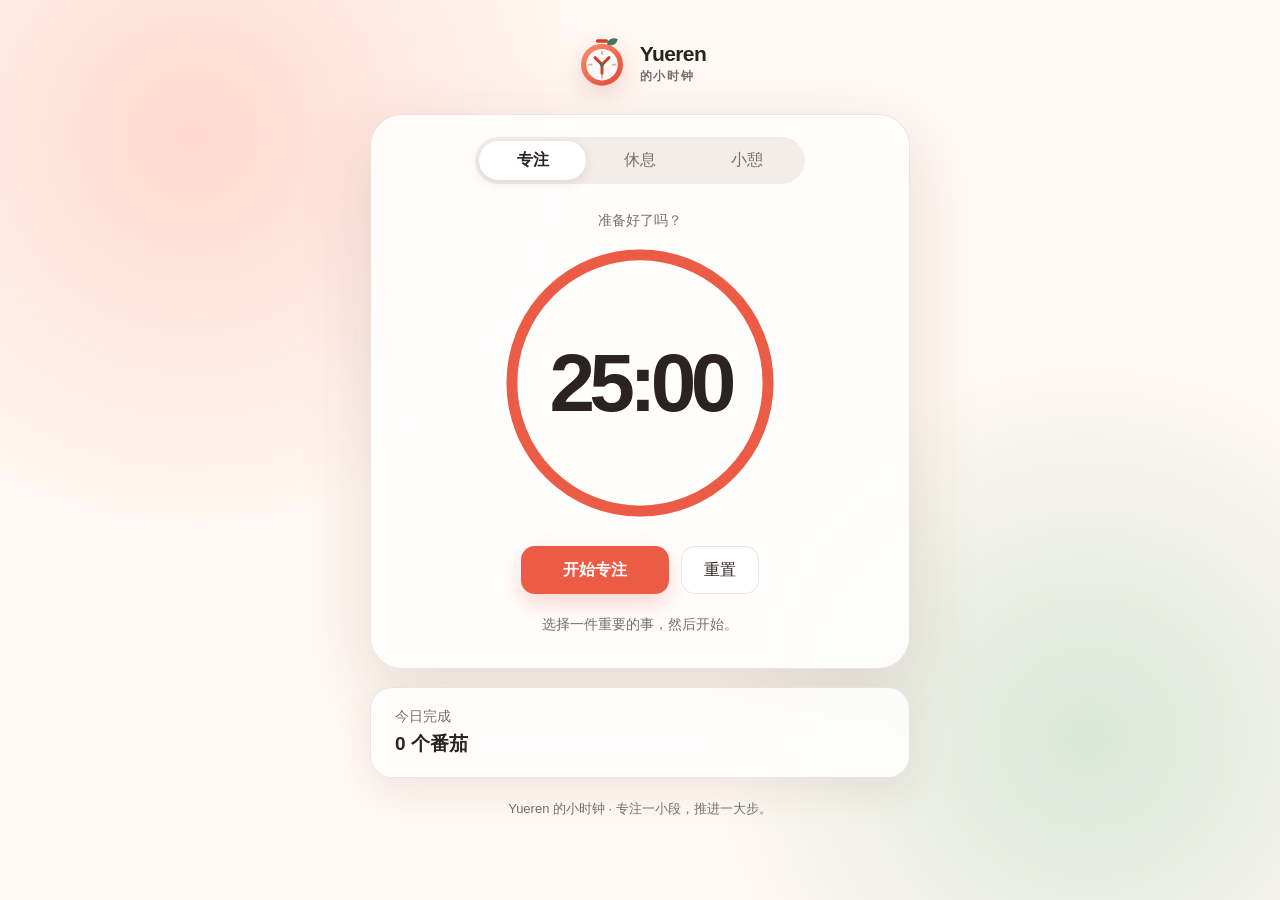
==== commit 1e53e264: "fix: remove duplicated page markup Removed duplicate HTML structure and updated meta information." ====
--- a/index.html
+++ b/index.html
@@ -71,132 +71,3 @@
     <script src="app.js?v=yueren-logo-1"></script>
   </body>
 </html>
-<!doctype html>
-<html lang="zh-CN">
-  <head>
-    <meta charset="UTF-8" />
-    <meta name="viewport" content="width=device-width, initial-scale=1.0" />
-    <meta name="description" content="Yueren 的小时钟，一个打开即用的番茄专注倒计时工具。" />
-    <title>Yueren 的小时钟</title>
-    <link rel="stylesheet" href="styles.css" />
-  </head>
-  <body>
-    <main class="app-shell">
-      <header class="brand" aria-label="Yueren 的小时钟">
-        <svg class="brand-logo" viewBox="0 0 64 64" aria-hidden="true">
-          <defs>
-            <linearGradient id="clock-face" x1="12" y1="10" x2="52" y2="56" gradientUnits="userSpaceOnUse">
-              <stop stop-color="#ff8b6f" />
-              <stop offset="1" stop-color="#e34f3b" />
-            </linearGradient>
-          </defs>
-          <path class="clock-leaf" d="M38 9c4-5 9-5 12-3-1 5-5 8-12 7" />
-          <path class="clock-crown" d="M27 8h10" />
-          <circle class="clock-case" cx="32" cy="35" r="24" />
-          <circle class="clock-dial" cx="32" cy="35" r="18" />
-          <path class="clock-ticks" d="M32 20v3M47 35h-3M32 50v-3M17 35h3" />
-          <path class="clock-y" d="M24 27l8 8 8-8M32 35v10" />
-          <circle class="clock-pin" cx="32" cy="35" r="2.4" />
-        </svg>
-        <span class="brand-copy">
-          <strong class="brand-name">Yueren</strong>
-          <span class="brand-subtitle">的小时钟</span>
-        </span>
-      </header>
-
-      <section class="timer-card" aria-labelledby="timer-heading">
-        <div class="mode-switch" aria-label="计时模式">
-          <button class="mode-button active" data-mode="focus" type="button">专注</button>
-          <button class="mode-button" data-mode="break" type="button">休息</button>
-          <button class="mode-button" data-mode="nap" type="button">小憩</button>
-        </div>
-
-        <p class="eyebrow" id="timer-heading">准备好了吗？</p>
-
-        <div class="timer-visual">
-          <svg class="progress-ring" viewBox="0 0 240 240" aria-hidden="true">
-            <circle class="progress-track" cx="120" cy="120" r="106" />
-            <circle class="progress-value" cx="120" cy="120" r="106" />
-          </svg>
-          <div class="time" id="time" role="timer" aria-live="off">25:00</div>
-        </div>
-
-        <div class="actions">
-          <button class="primary-button" id="toggle-button" type="button">开始专注</button>
-          <button class="secondary-button" id="reset-button" type="button">重置</button>
-          <button class="alarm-button" id="stop-alarm-button" type="button" hidden>停止响铃</button>
-        </div>
-
-        <p class="hint" id="status" aria-live="polite">选择一件重要的事，然后开始。</p>
-      </section>
-
-      <section class="today-card" aria-label="今日专注统计">
-        <div>
-          <p class="today-label">今日完成</p>
-          <p class="today-value"><span id="rounds">0</span> 个番茄</p>
-        </div>
-        <div class="tomato-dots" id="tomato-dots" aria-hidden="true"></div>
-      </section>
-
-      <footer>Yueren 的小时钟 · 专注一小段，推进一大步。</footer>
-    </main>
-
-    <script src="app.js"></script>
-  </body>
-</html>
-<!doctype html>
-<html lang="zh-CN">
-  <head>
-    <meta charset="UTF-8" />
-    <meta name="viewport" content="width=device-width, initial-scale=1.0" />
-    <meta name="description" content="Focus Tomato，一个打开即用的番茄专注倒计时工具。" />
-    <title>Focus Tomato</title>
-    <link rel="stylesheet" href="styles.css" />
-  </head>
-  <body>
-    <main class="app-shell">
-      <header class="brand">
-        <span class="brand-mark" aria-hidden="true">●</span>
-        <span>Focus Tomato</span>
-      </header>
-
-      <section class="timer-card" aria-labelledby="timer-heading">
-        <div class="mode-switch" aria-label="计时模式">
-          <button class="mode-button active" data-mode="focus" type="button">专注</button>
-          <button class="mode-button" data-mode="break" type="button">休息</button>
-          <button class="mode-button" data-mode="nap" type="button">小憩</button>
-        </div>
-
-        <p class="eyebrow" id="timer-heading">准备好了吗？</p>
-
-        <div class="timer-visual">
-          <svg class="progress-ring" viewBox="0 0 240 240" aria-hidden="true">
-            <circle class="progress-track" cx="120" cy="120" r="106" />
-            <circle class="progress-value" cx="120" cy="120" r="106" />
-          </svg>
-          <div class="time" id="time" role="timer" aria-live="off">25:00</div>
-        </div>
-
-        <div class="actions">
-          <button class="primary-button" id="toggle-button" type="button">开始专注</button>
-          <button class="secondary-button" id="reset-button" type="button">重置</button>
-          <button class="alarm-button" id="stop-alarm-button" type="button" hidden>停止响铃</button>
-        </div>
-
-        <p class="hint" id="status" aria-live="polite">选择一件重要的事，然后开始。</p>
-      </section>
-
-      <section class="today-card" aria-label="今日专注统计">
-        <div>
-          <p class="today-label">今日完成</p>
-          <p class="today-value"><span id="rounds">0</span> 个番茄</p>
-        </div>
-        <div class="tomato-dots" id="tomato-dots" aria-hidden="true"></div>
-      </section>
-
-      <footer>专注一小段，推进一大步。</footer>
-    </main>
-
-    <script src="app.js"></script>
-  </body>
-</html>
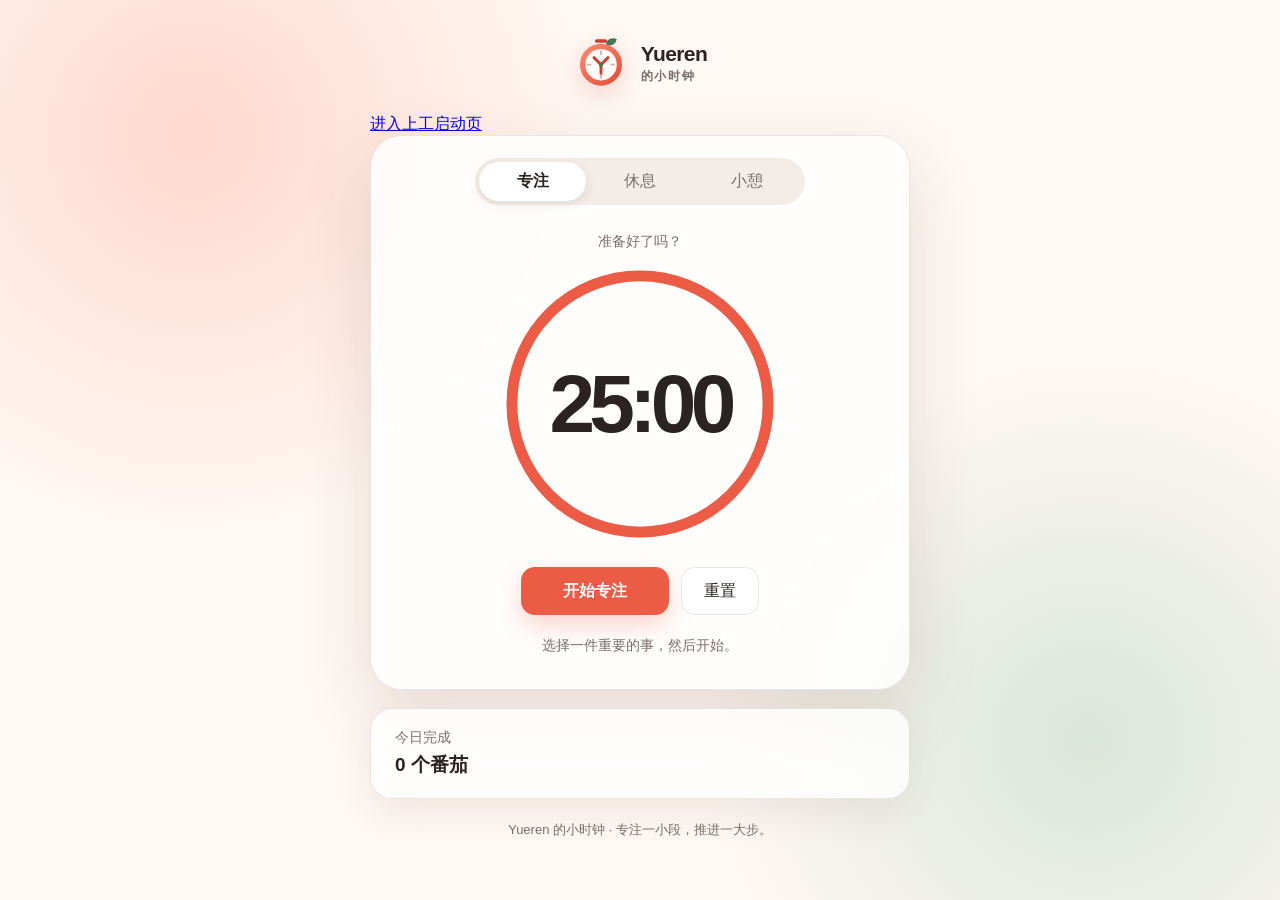
==== commit da122497: "Add workday launch page entry" ====
--- a/index.html
+++ b/index.html
@@ -30,6 +30,8 @@
           <span class="brand-subtitle">的小时钟</span>
         </span>
       </header>
+
+      <a class="workday-entry" href="workday.html">进入上工启动页</a>
 
       <section class="timer-card" aria-labelledby="timer-heading">
         <div class="mode-switch" aria-label="计时模式">
--- a/styles.css
+++ b/styles.css
@@ -349,645 +349,3 @@
     animation: none;
   }
 }
-:root {
-  color-scheme: light;
-  --ink: #2b2322;
-  --muted: #786e6a;
-  --surface: rgba(255, 255, 255, 0.82);
-  --line: rgba(84, 55, 48, 0.12);
-  --tomato: #ec5b45;
-  --tomato-dark: #cc402f;
-  --tomato-soft: #ffe1da;
-  --leaf: #44785c;
-  --shadow: 0 24px 70px rgba(97, 52, 42, 0.15);
-  font-family: Inter, ui-sans-serif, -apple-system, BlinkMacSystemFont, "Segoe UI", sans-serif;
-}
-
-* {
-  box-sizing: border-box;
-}
-
-body {
-  min-height: 100vh;
-  margin: 0;
-  color: var(--ink);
-  background:
-    radial-gradient(circle at 15% 15%, rgba(255, 191, 173, 0.55), transparent 30%),
-    radial-gradient(circle at 85% 82%, rgba(167, 206, 181, 0.42), transparent 29%),
-    #fff8f3;
-}
-
-button {
-  font: inherit;
-}
-
-.app-shell {
-  width: min(100% - 32px, 540px);
-  margin: 0 auto;
-  padding: 34px 0 24px;
-}
-
-.brand {
-  display: flex;
-  align-items: center;
-  justify-content: center;
-  gap: 12px;
-  margin-bottom: 24px;
-}
-
-.brand-logo {
-  width: 56px;
-  height: 56px;
-  overflow: visible;
-  filter: drop-shadow(0 8px 12px rgba(182, 66, 49, 0.2));
-}
-
-.clock-case {
-  fill: url(#clock-face);
-}
-
-.clock-dial {
-  fill: #fffaf7;
-}
-
-.clock-leaf {
-  fill: var(--leaf);
-}
-
-.clock-crown {
-  fill: none;
-  stroke: var(--tomato-dark);
-  stroke-linecap: round;
-  stroke-width: 4;
-}
-
-.clock-ticks {
-  fill: none;
-  stroke: #d7b8ae;
-  stroke-linecap: round;
-  stroke-width: 2.2;
-}
-
-.clock-y {
-  fill: none;
-  stroke: var(--tomato-dark);
-  stroke-linecap: round;
-  stroke-linejoin: round;
-  stroke-width: 3.3;
-}
-
-.clock-pin {
-  fill: var(--leaf);
-}
-
-.brand-copy {
-  display: flex;
-  flex-direction: column;
-  align-items: flex-start;
-  line-height: 1;
-}
-
-.brand-name {
-  font-size: 21px;
-  font-weight: 820;
-  letter-spacing: -0.03em;
-}
-
-.brand-subtitle {
-  margin-top: 6px;
-  color: var(--muted);
-  font-size: 12px;
-  font-weight: 650;
-  letter-spacing: 0.13em;
-}
-
-.timer-card,
-.today-card {
-  border: 1px solid var(--line);
-  background: var(--surface);
-  box-shadow: var(--shadow);
-  backdrop-filter: blur(18px);
-}
-
-.timer-card {
-  padding: 22px 34px 32px;
-  border-radius: 32px;
-  text-align: center;
-}
-
-.mode-switch {
-  display: grid;
-  grid-template-columns: repeat(3, 1fr);
-  width: min(100%, 330px);
-  margin: 0 auto 28px;
-  padding: 4px;
-  border-radius: 999px;
-  background: #f4ece7;
-}
-
-.mode-button {
-  border: 0;
-  border-radius: 999px;
-  padding: 9px 16px;
-  color: var(--muted);
-  background: transparent;
-  cursor: pointer;
-}
-
-.mode-button.active {
-  color: var(--ink);
-  background: white;
-  box-shadow: 0 3px 12px rgba(73, 42, 35, 0.1);
-  font-weight: 700;
-}
-
-.eyebrow,
-.today-label {
-  margin: 0;
-  color: var(--muted);
-  font-size: 14px;
-}
-
-.timer-visual {
-  position: relative;
-  display: grid;
-  place-items: center;
-  width: min(78vw, 290px);
-  margin: 8px auto 18px;
-  aspect-ratio: 1;
-}
-
-.progress-ring {
-  width: 100%;
-  height: 100%;
-  transform: rotate(-90deg);
-}
-
-.progress-track,
-.progress-value {
-  fill: none;
-  stroke-width: 9;
-}
-
-.progress-track {
-  stroke: #f3e5df;
-}
-
-.progress-value {
-  stroke: var(--tomato);
-  stroke-linecap: round;
-  transition: stroke-dashoffset 0.35s linear, stroke 0.25s ease;
-}
-
-body.break-mode .progress-value {
-  stroke: var(--leaf);
-}
-
-.time {
-  position: absolute;
-  font-size: clamp(58px, 15vw, 82px);
-  font-weight: 760;
-  letter-spacing: -0.07em;
-  font-variant-numeric: tabular-nums;
-}
-
-.actions {
-  display: flex;
-  justify-content: center;
-  gap: 12px;
-}
-
-.primary-button,
-.secondary-button,
-.alarm-button {
-  min-height: 48px;
-  border-radius: 14px;
-  padding: 0 22px;
-  cursor: pointer;
-  transition: transform 0.15s ease, box-shadow 0.15s ease;
-}
-
-.primary-button:hover,
-.secondary-button:hover,
-.alarm-button:hover {
-  transform: translateY(-1px);
-}
-
-.primary-button {
-  min-width: 148px;
-  border: 0;
-  color: white;
-  background: var(--tomato);
-  box-shadow: 0 10px 24px rgba(236, 91, 69, 0.25);
-  font-weight: 750;
-}
-
-body.break-mode .primary-button {
-  background: var(--leaf);
-  box-shadow: 0 10px 24px rgba(68, 120, 92, 0.22);
-}
-
-.secondary-button {
-  border: 1px solid var(--line);
-  color: var(--ink);
-  background: white;
-}
-
-.alarm-button {
-  min-width: 180px;
-  border: 0;
-  color: white;
-  background: #b63b31;
-  box-shadow: 0 10px 26px rgba(182, 59, 49, 0.3);
-  font-weight: 800;
-  animation: alarm-pulse 1.2s ease-in-out infinite;
-}
-
-.alarm-button[hidden] {
-  display: none;
-}
-
-@keyframes alarm-pulse {
-  50% {
-    transform: scale(1.04);
-    box-shadow: 0 12px 30px rgba(182, 59, 49, 0.42);
-  }
-}
-
-.hint {
-  min-height: 20px;
-  margin: 22px 0 0;
-  color: var(--muted);
-  font-size: 14px;
-}
-
-.today-card {
-  display: flex;
-  align-items: center;
-  justify-content: space-between;
-  gap: 18px;
-  margin-top: 18px;
-  padding: 20px 24px;
-  border-radius: 22px;
-  box-shadow: 0 14px 40px rgba(97, 52, 42, 0.09);
-}
-
-.today-value {
-  margin: 5px 0 0;
-  font-size: 19px;
-  font-weight: 750;
-}
-
-.tomato-dots {
-  display: flex;
-  flex-wrap: wrap;
-  justify-content: flex-end;
-  gap: 6px;
-  max-width: 170px;
-}
-
-.tomato-dot {
-  width: 13px;
-  height: 13px;
-  border-radius: 50%;
-  background: var(--tomato);
-  box-shadow: 3px -2px 0 -1px var(--leaf);
-}
-
-footer {
-  padding: 22px 0 0;
-  color: var(--muted);
-  font-size: 13px;
-  text-align: center;
-}
-
-@media (max-width: 480px) {
-  .app-shell {
-    padding-top: 22px;
-  }
-
-  .timer-card {
-    padding: 18px 18px 26px;
-    border-radius: 26px;
-  }
-
-  .mode-switch {
-    margin-bottom: 20px;
-  }
-
-  .actions {
-    align-items: stretch;
-  }
-
-  .primary-button,
-  .secondary-button,
-  .alarm-button {
-    padding: 0 17px;
-  }
-}
-
-@media (prefers-reduced-motion: reduce) {
-  *,
-  *::before,
-  *::after {
-    scroll-behavior: auto !important;
-    transition: none !important;
-  }
-
-  .alarm-button {
-    animation: none;
-  }
-}
-:root {
-  color-scheme: light;
-  --ink: #2b2322;
-  --muted: #786e6a;
-  --surface: rgba(255, 255, 255, 0.82);
-  --line: rgba(84, 55, 48, 0.12);
-  --tomato: #ec5b45;
-  --tomato-dark: #cc402f;
-  --tomato-soft: #ffe1da;
-  --leaf: #44785c;
-  --shadow: 0 24px 70px rgba(97, 52, 42, 0.15);
-  font-family: Inter, ui-sans-serif, -apple-system, BlinkMacSystemFont, "Segoe UI", sans-serif;
-}
-
-* {
-  box-sizing: border-box;
-}
-
-body {
-  min-height: 100vh;
-  margin: 0;
-  color: var(--ink);
-  background:
-    radial-gradient(circle at 15% 15%, rgba(255, 191, 173, 0.55), transparent 30%),
-    radial-gradient(circle at 85% 82%, rgba(167, 206, 181, 0.42), transparent 29%),
-    #fff8f3;
-}
-
-button {
-  font: inherit;
-}
-
-.app-shell {
-  width: min(100% - 32px, 540px);
-  margin: 0 auto;
-  padding: 34px 0 24px;
-}
-
-.brand {
-  display: flex;
-  align-items: center;
-  justify-content: center;
-  gap: 10px;
-  margin-bottom: 24px;
-  font-size: 17px;
-  font-weight: 750;
-  letter-spacing: -0.02em;
-}
-
-.brand-mark {
-  color: var(--tomato);
-  font-size: 22px;
-  line-height: 1;
-  text-shadow: 7px -4px 0 var(--leaf);
-}
-
-.timer-card,
-.today-card {
-  border: 1px solid var(--line);
-  background: var(--surface);
-  box-shadow: var(--shadow);
-  backdrop-filter: blur(18px);
-}
-
-.timer-card {
-  padding: 22px 34px 32px;
-  border-radius: 32px;
-  text-align: center;
-}
-
-.mode-switch {
-  display: grid;
-  grid-template-columns: repeat(3, 1fr);
-  width: min(100%, 330px);
-  margin: 0 auto 28px;
-  padding: 4px;
-  border-radius: 999px;
-  background: #f4ece7;
-}
-
-.mode-button {
-  border: 0;
-  border-radius: 999px;
-  padding: 9px 16px;
-  color: var(--muted);
-  background: transparent;
-  cursor: pointer;
-}
-
-.mode-button.active {
-  color: var(--ink);
-  background: white;
-  box-shadow: 0 3px 12px rgba(73, 42, 35, 0.1);
-  font-weight: 700;
-}
-
-.eyebrow,
-.today-label {
-  margin: 0;
-  color: var(--muted);
-  font-size: 14px;
-}
-
-.timer-visual {
-  position: relative;
-  display: grid;
-  place-items: center;
-  width: min(78vw, 290px);
-  margin: 8px auto 18px;
-  aspect-ratio: 1;
-}
-
-.progress-ring {
-  width: 100%;
-  height: 100%;
-  transform: rotate(-90deg);
-}
-
-.progress-track,
-.progress-value {
-  fill: none;
-  stroke-width: 9;
-}
-
-.progress-track {
-  stroke: #f3e5df;
-}
-
-.progress-value {
-  stroke: var(--tomato);
-  stroke-linecap: round;
-  transition: stroke-dashoffset 0.35s linear, stroke 0.25s ease;
-}
-
-body.break-mode .progress-value {
-  stroke: var(--leaf);
-}
-
-.time {
-  position: absolute;
-  font-size: clamp(58px, 15vw, 82px);
-  font-weight: 760;
-  letter-spacing: -0.07em;
-  font-variant-numeric: tabular-nums;
-}
-
-.actions {
-  display: flex;
-  justify-content: center;
-  gap: 12px;
-}
-
-.primary-button,
-.secondary-button,
-.alarm-button {
-  min-height: 48px;
-  border-radius: 14px;
-  padding: 0 22px;
-  cursor: pointer;
-  transition: transform 0.15s ease, box-shadow 0.15s ease;
-}
-
-.primary-button:hover,
-.secondary-button:hover,
-.alarm-button:hover {
-  transform: translateY(-1px);
-}
-
-.primary-button {
-  min-width: 148px;
-  border: 0;
-  color: white;
-  background: var(--tomato);
-  box-shadow: 0 10px 24px rgba(236, 91, 69, 0.25);
-  font-weight: 750;
-}
-
-body.break-mode .primary-button {
-  background: var(--leaf);
-  box-shadow: 0 10px 24px rgba(68, 120, 92, 0.22);
-}
-
-.secondary-button {
-  border: 1px solid var(--line);
-  color: var(--ink);
-  background: white;
-}
-
-.alarm-button {
-  min-width: 180px;
-  border: 0;
-  color: white;
-  background: #b63b31;
-  box-shadow: 0 10px 26px rgba(182, 59, 49, 0.3);
-  font-weight: 800;
-  animation: alarm-pulse 1.2s ease-in-out infinite;
-}
-
-.alarm-button[hidden] {
-  display: none;
-}
-
-@keyframes alarm-pulse {
-  50% {
-    transform: scale(1.04);
-    box-shadow: 0 12px 30px rgba(182, 59, 49, 0.42);
-  }
-}
-
-.hint {
-  min-height: 20px;
-  margin: 22px 0 0;
-  color: var(--muted);
-  font-size: 14px;
-}
-
-.today-card {
-  display: flex;
-  align-items: center;
-  justify-content: space-between;
-  gap: 18px;
-  margin-top: 18px;
-  padding: 20px 24px;
-  border-radius: 22px;
-  box-shadow: 0 14px 40px rgba(97, 52, 42, 0.09);
-}
-
-.today-value {
-  margin: 5px 0 0;
-  font-size: 19px;
-  font-weight: 750;
-}
-
-.tomato-dots {
-  display: flex;
-  flex-wrap: wrap;
-  justify-content: flex-end;
-  gap: 6px;
-  max-width: 170px;
-}
-
-.tomato-dot {
-  width: 13px;
-  height: 13px;
-  border-radius: 50%;
-  background: var(--tomato);
-  box-shadow: 3px -2px 0 -1px var(--leaf);
-}
-
-footer {
-  padding: 22px 0 0;
-  color: var(--muted);
-  font-size: 13px;
-  text-align: center;
-}
-
-@media (max-width: 480px) {
-  .app-shell {
-    padding-top: 22px;
-  }
-
-  .timer-card {
-    padding: 18px 18px 26px;
-    border-radius: 26px;
-  }
-
-  .mode-switch {
-    margin-bottom: 20px;
-  }
-
-  .actions {
-    align-items: stretch;
-  }
-
-  .primary-button,
-  .secondary-button,
-  .alarm-button {
-    padding: 0 17px;
-  }
-}
-
-@media (prefers-reduced-motion: reduce) {
-  *,
-  *::before,
-  *::after {
-    scroll-behavior: auto !important;
-    transition: none !important;
-  }
-
-  .alarm-button {
-    animation: none;
-  }
-}
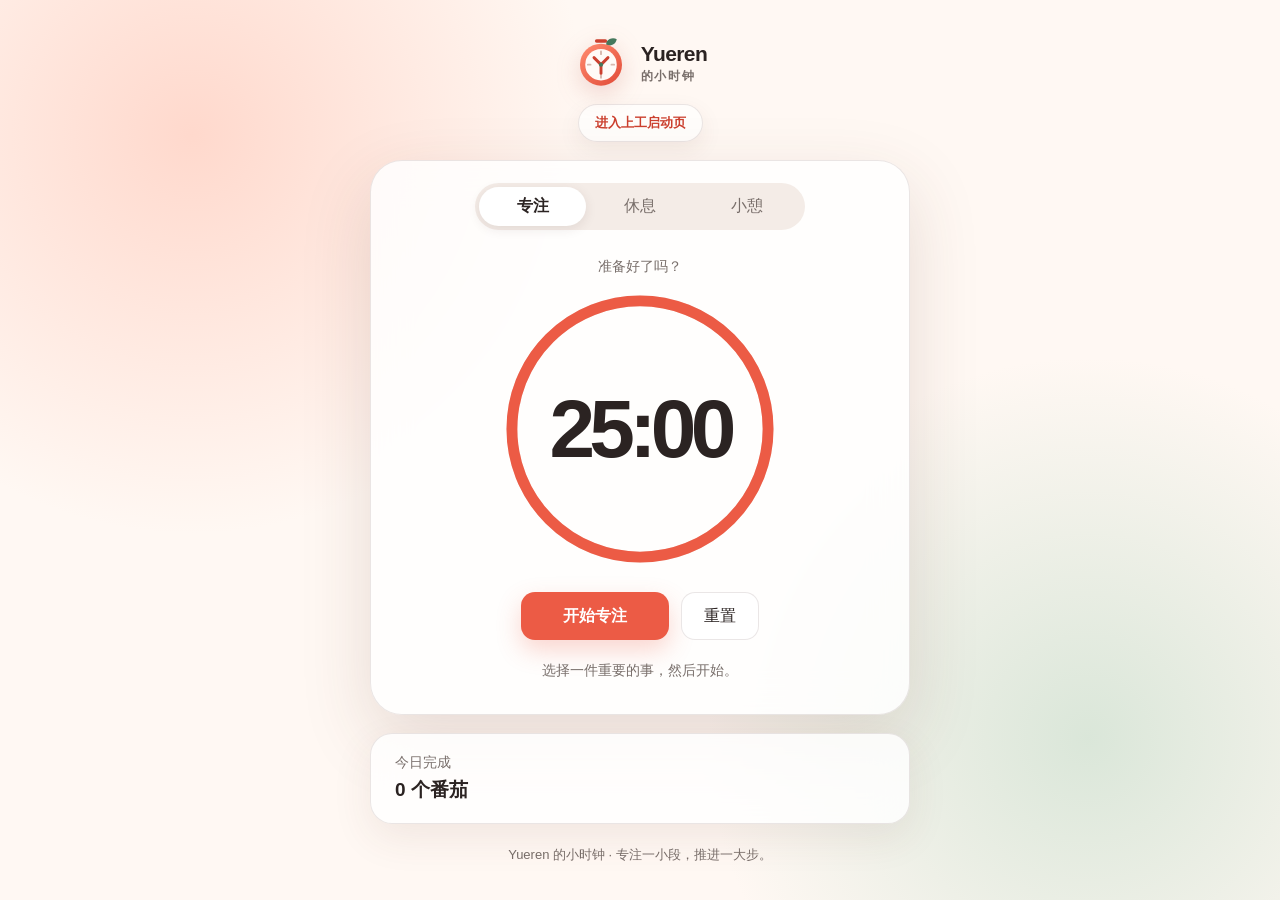
==== commit bfd9b1a1: "Use favicon on home page" ====
--- a/index.html
+++ b/index.html
@@ -5,6 +5,7 @@
     <meta name="viewport" content="width=device-width, initial-scale=1.0" />
     <meta name="description" content="Yueren 的小时钟，一个打开即用的番茄专注倒计时工具。" />
     <title>Yueren 的小时钟</title>
+    <link rel="icon" href="favicon.svg?v=workday-favicon-1" type="image/svg+xml" />
     <link rel="stylesheet" href="styles.css?v=yueren-logo-1" />
   </head>
   <body>
--- a/styles.css
+++ b/styles.css
@@ -112,6 +112,27 @@
   letter-spacing: 0.13em;
 }
 
+.workday-entry {
+  display: flex;
+  width: fit-content;
+  margin: -10px auto 18px;
+  border: 1px solid var(--line);
+  border-radius: 999px;
+  padding: 9px 16px;
+  color: var(--tomato-dark);
+  background: rgba(255, 255, 255, 0.68);
+  box-shadow: 0 8px 22px rgba(97, 52, 42, 0.08);
+  font-size: 13px;
+  font-weight: 760;
+  text-decoration: none;
+  transition: transform 0.16s ease, box-shadow 0.16s ease;
+}
+
+.workday-entry:hover {
+  transform: translateY(-1px);
+  box-shadow: 0 12px 26px rgba(97, 52, 42, 0.12);
+}
+
 .timer-card,
 .today-card {
   border: 1px solid var(--line);
